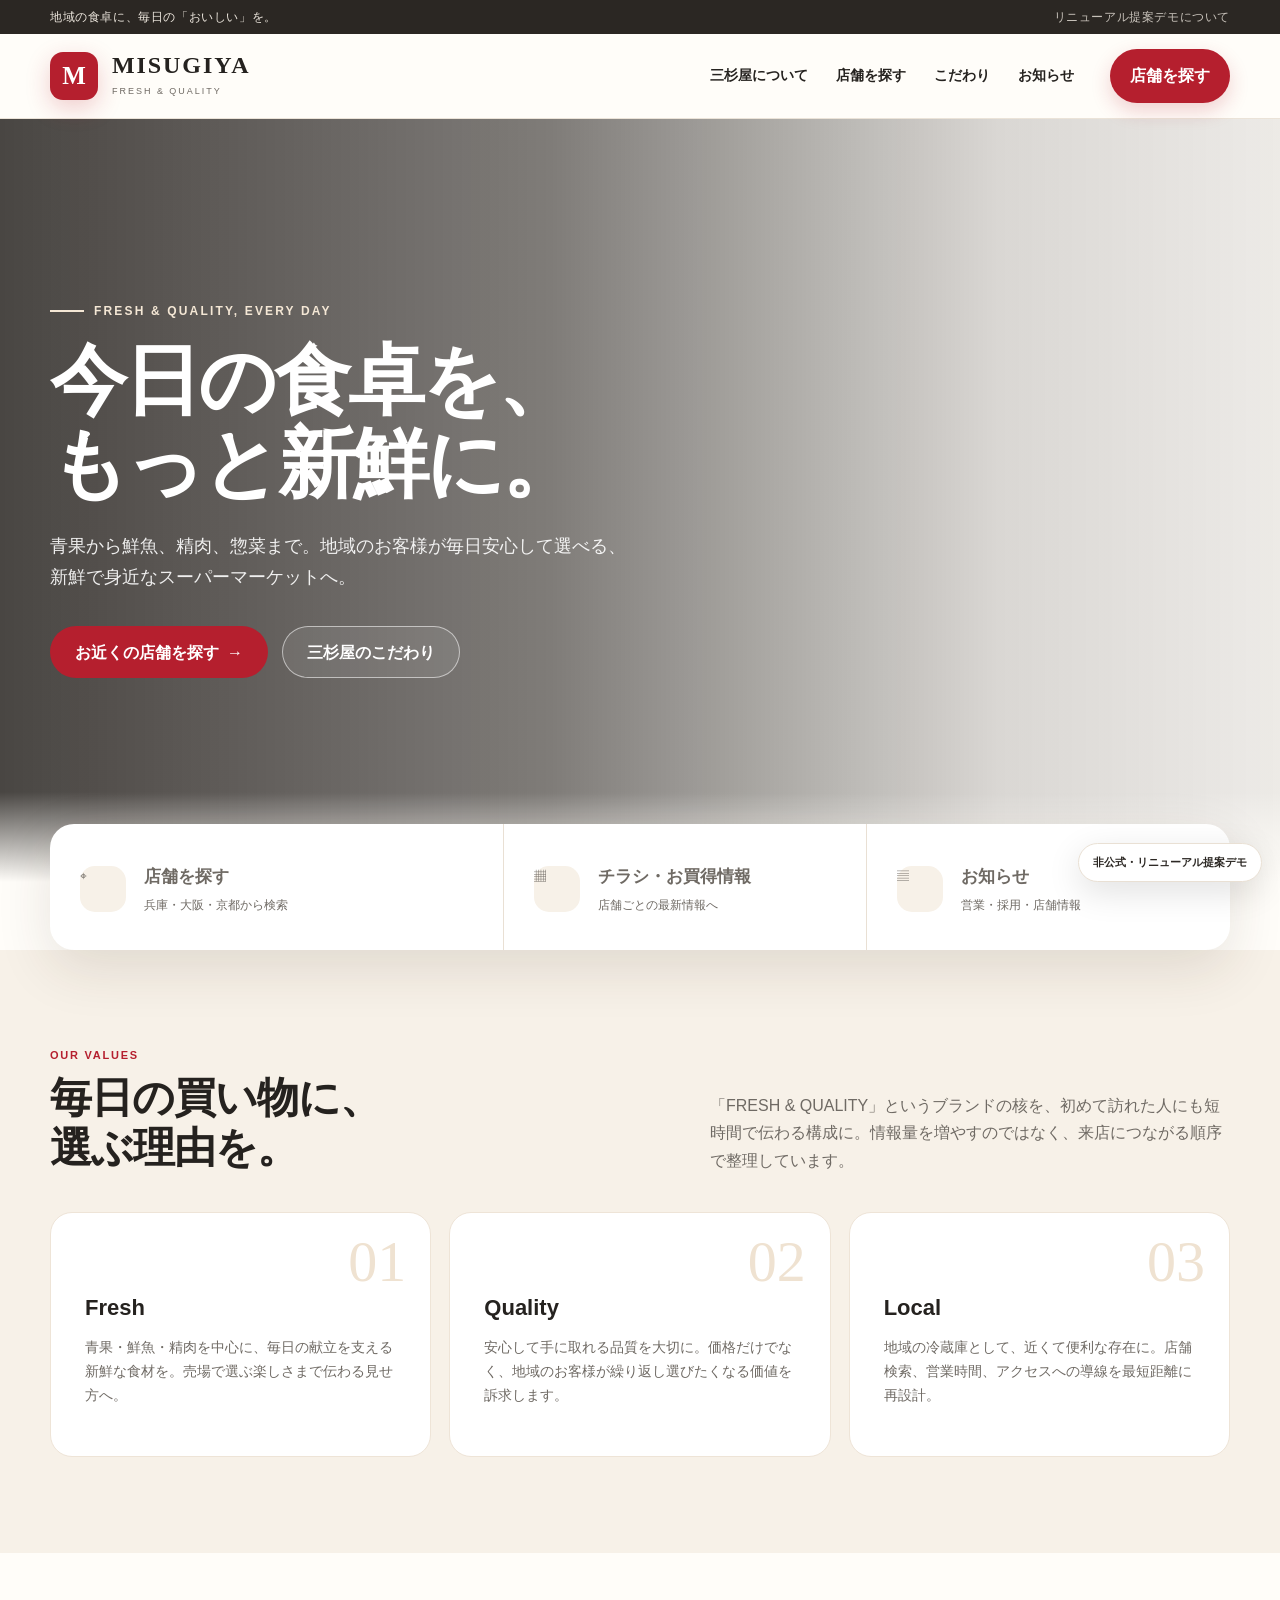
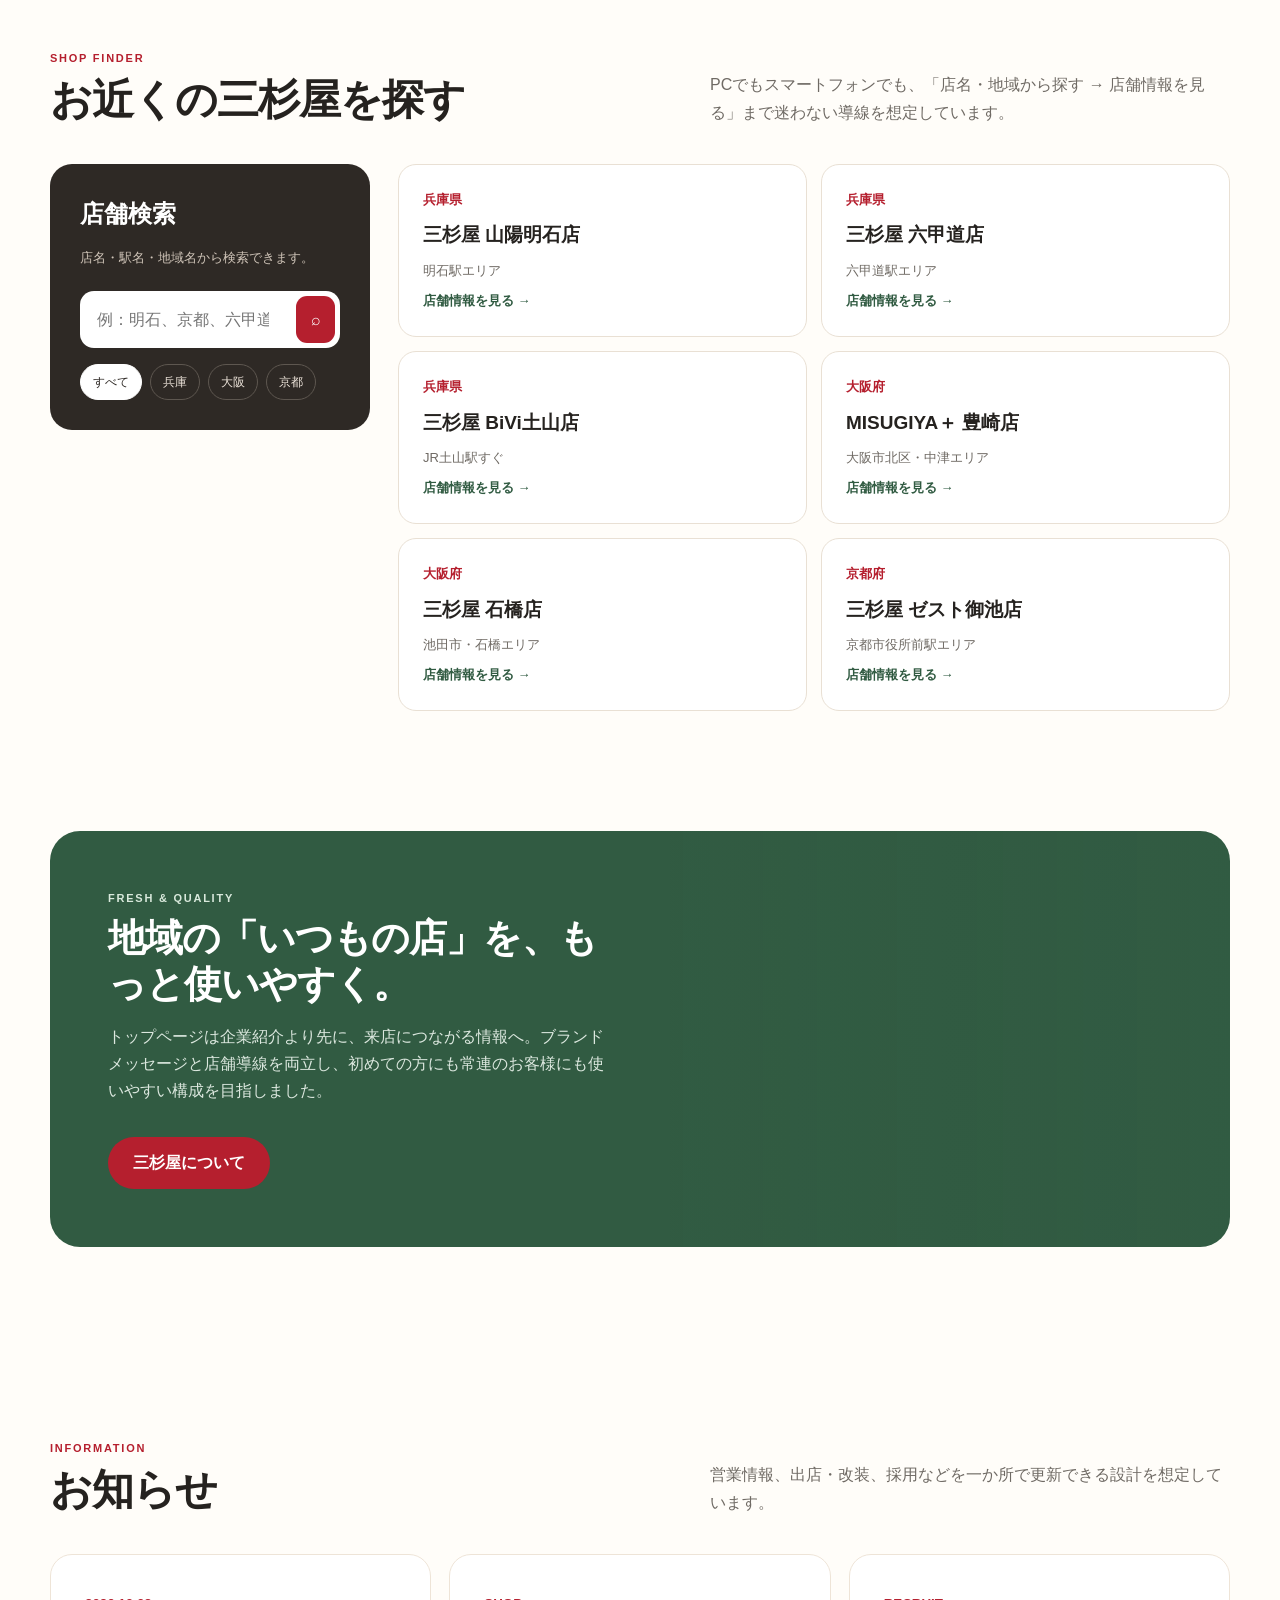
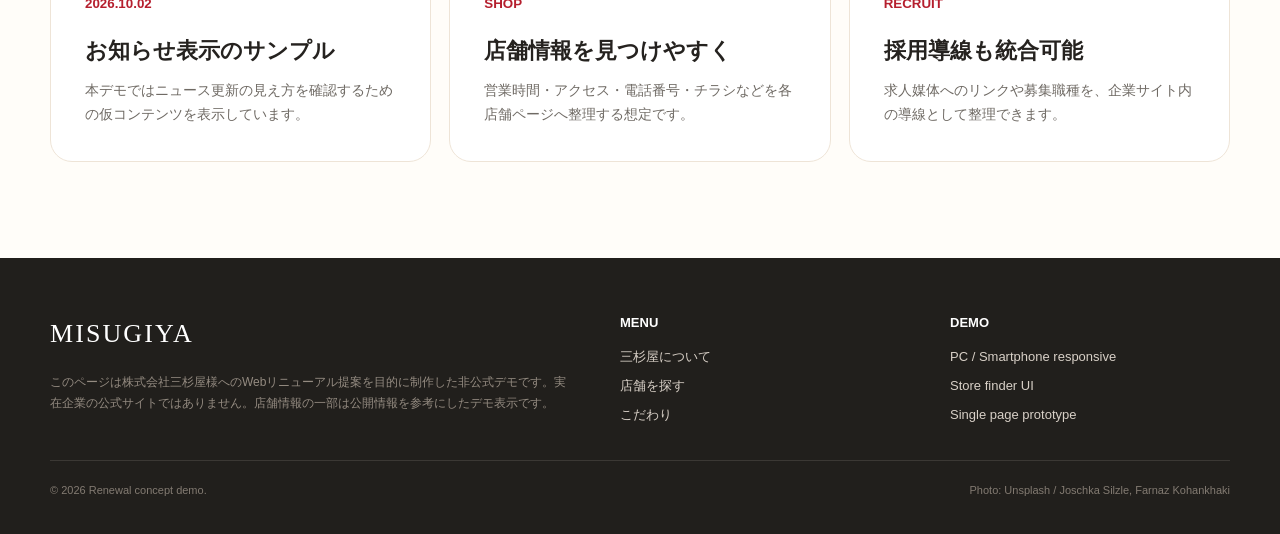
==== misugiya-redesign/index.html @ 07effbbf "Add MISUGIYA homepage redesign sales demo" ====
<!doctype html>
<html lang="ja">
<head>
  <meta charset="utf-8" />
  <meta name="viewport" content="width=device-width, initial-scale=1" />
  <meta name="description" content="株式会社三杉屋様向け Webサイトリニューアル提案デモ。PC閲覧を主軸に、店舗検索・ブランド訴求・来店導線を再設計した非公式コンセプトです。" />
  <title>MISUGIYA | Webリニューアル提案デモ</title>
  <style>
    :root{
      --red:#b51f2e;
      --red-dark:#8f1421;
      --ink:#25221f;
      --muted:#6f6a64;
      --paper:#fffdf9;
      --warm:#f7f1e8;
      --line:#e9e0d4;
      --green:#315b42;
      --white:#fff;
      --shadow:0 18px 55px rgba(61,43,24,.12);
      --radius:22px;
      --max:1180px;
    }
    *{box-sizing:border-box}
    html{scroll-behavior:smooth}
    body{
      margin:0;
      color:var(--ink);
      background:var(--paper);
      font-family:-apple-system,BlinkMacSystemFont,"Segoe UI","Hiragino Kaku Gothic ProN","Yu Gothic",Meiryo,sans-serif;
      line-height:1.7;
    }
    a{color:inherit;text-decoration:none}
    button,input{font:inherit}
    img{max-width:100%;display:block}
    .container{width:min(var(--max),calc(100% - 48px));margin:0 auto}
    .utility{
      background:#2b2723;color:#eee8df;font-size:12px;letter-spacing:.05em;
    }
    .utility .container{
      height:34px;display:flex;align-items:center;justify-content:space-between;
    }
    .utility a{opacity:.8}.utility a:hover{opacity:1}
    header{
      position:sticky;top:0;z-index:40;background:rgba(255,253,249,.94);
      backdrop-filter:blur(12px);border-bottom:1px solid rgba(233,224,212,.9);
    }
    .nav{
      height:84px;display:flex;align-items:center;gap:36px;
    }
    .brand{
      display:flex;align-items:center;gap:14px;margin-right:auto;
    }
    .brand-mark{
      width:48px;height:48px;border-radius:13px;background:var(--red);
      display:grid;place-items:center;color:#fff;font-family:Georgia,serif;font-weight:700;font-size:25px;
      box-shadow:0 8px 24px rgba(181,31,46,.22);
    }
    .brand-type strong{
      display:block;font-family:Georgia,"Times New Roman",serif;font-size:24px;letter-spacing:.08em;line-height:1;
    }
    .brand-type span{display:block;font-size:9px;letter-spacing:.22em;margin-top:7px;color:var(--muted)}
    nav{display:flex;align-items:center;gap:28px;font-weight:700;font-size:14px}
    nav a{position:relative}
    nav a:after{
      content:"";position:absolute;left:0;bottom:-7px;width:0;height:2px;background:var(--red);transition:.2s;
    }
    nav a:hover:after{width:100%}
    .nav-cta{
      border:0;background:var(--red);color:#fff;padding:13px 20px;border-radius:999px;font-weight:800;
      cursor:pointer;box-shadow:0 8px 20px rgba(181,31,46,.2);transition:.2s;
    }
    .nav-cta:hover{transform:translateY(-1px);background:var(--red-dark)}
    .hero{
      min-height:610px;position:relative;display:grid;align-items:center;overflow:hidden;
      background:
        linear-gradient(90deg,rgba(22,18,15,.78) 0%,rgba(22,18,15,.55) 43%,rgba(22,18,15,.16) 78%,rgba(22,18,15,.08) 100%),
        url("https://images.unsplash.com/photo-1782851290306-d8df0b7ad0f8?auto=format&fit=crop&fm=jpg&q=84&w=2200") center/cover no-repeat;
    }
    .hero:after{
      content:"";position:absolute;inset:auto 0 0;height:90px;
      background:linear-gradient(transparent,var(--paper));
    }
    .hero-inner{position:relative;z-index:1;color:#fff;padding:78px 0 108px}
    .eyebrow{
      display:inline-flex;align-items:center;gap:10px;font-size:12px;font-weight:800;letter-spacing:.18em;
      text-transform:uppercase;margin-bottom:20px;color:#f4e7d5;
    }
    .eyebrow:before{content:"";width:34px;height:2px;background:#f4e7d5}
    h1{
      margin:0;max-width:740px;font-size:clamp(48px,6vw,78px);line-height:1.08;letter-spacing:-.04em;
      font-family:Georgia,"Yu Mincho","Hiragino Mincho ProN",serif;font-weight:700;
    }
    .hero-copy{font-size:18px;max-width:580px;margin:24px 0 34px;color:rgba(255,255,255,.9)}
    .hero-actions{display:flex;gap:14px;flex-wrap:wrap}
    .btn{
      display:inline-flex;align-items:center;justify-content:center;gap:8px;min-height:52px;padding:0 24px;
      border-radius:999px;font-weight:800;border:1px solid transparent;cursor:pointer;transition:.2s;
    }
    .btn-primary{background:var(--red);color:#fff}
    .btn-primary:hover{background:#c82b3b;transform:translateY(-1px)}
    .btn-ghost{border-color:rgba(255,255,255,.55);color:#fff;background:rgba(255,255,255,.08)}
    .btn-ghost:hover{background:rgba(255,255,255,.16)}
    .quick{
      position:relative;z-index:4;margin-top:-58px;
    }
    .quick-grid{
      background:#fff;border-radius:24px;box-shadow:var(--shadow);
      display:grid;grid-template-columns:1.25fr 1fr 1fr;overflow:hidden;
    }
    .quick-card{
      min-height:126px;padding:27px 30px;display:flex;align-items:center;gap:18px;border-right:1px solid var(--line);
      transition:.2s;cursor:pointer;
    }
    .quick-card:last-child{border-right:0}
    .quick-card:hover{background:#fff9f2}
    .quick-icon{
      flex:0 0 46px;width:46px;height:46px;border-radius:15px;background:var(--warm);display:grid;place-items:center;color:var(--red)
    }
    .quick-card strong{display:block;font-size:17px}
    .quick-card span{display:block;font-size:12px;color:var(--muted);margin-top:3px}
    section{padding:96px 0}
    .section-head{
      display:flex;align-items:end;justify-content:space-between;gap:30px;margin-bottom:38px;
    }
    .section-kicker{font-size:11px;font-weight:900;letter-spacing:.16em;color:var(--red);text-transform:uppercase}
    h2{
      margin:8px 0 0;font-family:Georgia,"Yu Mincho","Hiragino Mincho ProN",serif;font-size:42px;line-height:1.2;letter-spacing:-.025em;
    }
    .section-head p{max-width:520px;color:var(--muted);margin:0}
    .values{background:var(--warm)}
    .value-grid{display:grid;grid-template-columns:repeat(3,1fr);gap:18px}
    .value{
      background:#fff;border-radius:var(--radius);padding:34px;border:1px solid #eee4d7;min-height:245px;
      position:relative;overflow:hidden;transition:.25s;
    }
    .value:hover{transform:translateY(-4px);box-shadow:0 15px 40px rgba(80,57,32,.09)}
    .value-num{font-family:Georgia,serif;font-size:58px;color:#efe2d1;line-height:1;position:absolute;right:24px;top:20px}
    .value h3{font-size:22px;margin:42px 0 10px}
    .value p{margin:0;color:var(--muted);font-size:14px}
    .store-shell{
      display:grid;grid-template-columns:320px 1fr;gap:28px;align-items:start;
    }
    .store-panel{
      background:#2e2925;color:#fff;border-radius:var(--radius);padding:30px;position:sticky;top:120px;
    }
    .store-panel h3{font-size:24px;margin:0 0 12px}
    .store-panel p{font-size:13px;color:#cfc4b8;margin:0 0 22px}
    .search{
      display:flex;background:#fff;border-radius:14px;overflow:hidden;padding:5px;
    }
    .search input{border:0;outline:0;min-width:0;width:100%;padding:10px 12px}
    .search button{width:44px;border:0;border-radius:11px;background:var(--red);color:#fff;cursor:pointer}
    .filters{display:flex;gap:8px;flex-wrap:wrap;margin-top:16px}
    .filter{
      background:transparent;border:1px solid #5e5750;color:#eee5db;border-radius:999px;padding:7px 12px;font-size:12px;cursor:pointer;
    }
    .filter.active,.filter:hover{background:#fff;color:#2e2925;border-color:#fff}
    .store-list{display:grid;grid-template-columns:1fr 1fr;gap:14px}
    .store{
      border:1px solid var(--line);background:#fff;border-radius:18px;padding:24px;display:flex;flex-direction:column;gap:8px;min-height:164px;
      transition:.2s;
    }
    .store:hover{transform:translateY(-2px);box-shadow:0 12px 34px rgba(54,42,31,.08);border-color:#dacbbb}
    .store small{font-weight:800;color:var(--red)}
    .store strong{font-size:19px}
    .store span{font-size:13px;color:var(--muted)}
    .store a{margin-top:auto;font-weight:800;font-size:13px;color:var(--green)}
    .message{
      border-radius:30px;overflow:hidden;background:var(--green);color:#fff;display:grid;grid-template-columns:1.05fr .95fr;min-height:370px;
    }
    .message-copy{padding:58px}
    .message-copy .section-kicker{color:#d9e9dc}
    .message-copy h2{font-size:38px}
    .message-copy p{color:#dce8df;max-width:560px}
    .message-visual{
      min-height:370px;
      background:
        linear-gradient(90deg,rgba(49,91,66,.16),rgba(49,91,66,.08)),
        url("https://images.unsplash.com/photo-1774312081005-cab8b6fa0c9b?auto=format&fit=crop&fm=jpg&q=82&w=1600") center/cover no-repeat;
    }
    footer{background:#211f1c;color:#d8d0c7;padding:54px 0 34px}
    .footer-grid{display:grid;grid-template-columns:1.3fr .7fr .7fr;gap:50px}
    .footer-brand{font-family:Georgia,serif;font-size:26px;color:#fff;letter-spacing:.08em}
    .footer-note{font-size:12px;color:#948b81;max-width:560px;margin-top:16px}
    .footer-title{color:#fff;font-weight:800;font-size:13px;margin-bottom:12px}
    .footer-links{display:grid;gap:7px;font-size:13px}
    .copyright{border-top:1px solid #3b3834;margin-top:34px;padding-top:20px;font-size:11px;color:#837b72;display:flex;justify-content:space-between;gap:20px}
    .demo-badge{
      position:fixed;right:18px;bottom:18px;z-index:50;background:#fff;color:#2c2824;border:1px solid var(--line);
      box-shadow:0 10px 34px rgba(0,0,0,.12);border-radius:999px;padding:9px 14px;font-size:11px;font-weight:800;
    }
    .toast{
      position:fixed;left:50%;bottom:26px;z-index:60;transform:translate(-50%,20px);opacity:0;pointer-events:none;
      background:#1f1e1b;color:#fff;border-radius:12px;padding:12px 18px;font-size:13px;transition:.25s;
    }
    .toast.show{opacity:1;transform:translate(-50%,0)}
    @media(max-width:900px){
      nav{display:none}
      .hero{min-height:560px}
      .quick-grid{grid-template-columns:1fr}
      .quick-card{border-right:0;border-bottom:1px solid var(--line)}
      .quick-card:last-child{border-bottom:0}
      .value-grid{grid-template-columns:1fr}
      .store-shell{grid-template-columns:1fr}
      .store-panel{position:static}
      .message{grid-template-columns:1fr}
      .message-visual{min-height:280px}
      .footer-grid{grid-template-columns:1fr}
    }
    @media(max-width:620px){
      .container{width:min(var(--max),calc(100% - 28px))}
      .utility{display:none}
      .nav{height:72px}
      .brand-type strong{font-size:19px}
      .brand-mark{width:42px;height:42px}
      .nav-cta{padding:11px 14px;font-size:12px}
      h1{font-size:46px}
      .hero-copy{font-size:15px}
      section{padding:72px 0}
      h2{font-size:34px}
      .section-head{display:block}
      .section-head p{margin-top:14px}
      .store-list{grid-template-columns:1fr}
      .message-copy{padding:38px 28px}
      .copyright{display:block}
    }
  </style>
</head>
<body>
  <div class="utility">
    <div class="container">
      <span>地域の食卓に、毎日の「おいしい」を。</span>
      <a href="#demo-note">リニューアル提案デモについて</a>
    </div>
  </div>

  <header>
    <div class="container nav">
      <a class="brand" href="#top" aria-label="MISUGIYA トップへ">
        <span class="brand-mark">M</span>
        <span class="brand-type"><strong>MISUGIYA</strong><span>FRESH &amp; QUALITY</span></span>
      </a>
      <nav aria-label="メインナビゲーション">
        <a href="#about">三杉屋について</a>
        <a href="#stores">店舗を探す</a>
        <a href="#quality">こだわり</a>
        <a href="#news">お知らせ</a>
      </nav>
      <button class="nav-cta" data-demo>店舗を探す</button>
    </div>
  </header>

  <main id="top">
    <section class="hero" aria-label="メインビジュアル">
      <div class="container hero-inner">
        <div class="eyebrow">Fresh &amp; Quality, Every Day</div>
        <h1>今日の食卓を、<br>もっと新鮮に。</h1>
        <p class="hero-copy">青果から鮮魚、精肉、惣菜まで。地域のお客様が毎日安心して選べる、新鮮で身近なスーパーマーケットへ。</p>
        <div class="hero-actions">
          <a class="btn btn-primary" href="#stores">お近くの店舗を探す <span>→</span></a>
          <a class="btn btn-ghost" href="#quality">三杉屋のこだわり</a>
        </div>
      </div>
    </section>

    <div class="quick">
      <div class="container quick-grid">
        <a class="quick-card" href="#stores">
          <span class="quick-icon" aria-hidden="true">⌖</span>
          <span><strong>店舗を探す</strong><span>兵庫・大阪・京都から検索</span></span>
        </a>
        <button class="quick-card" data-demo style="border-top:0;border-bottom:0;border-left:0;background:transparent;text-align:left">
          <span class="quick-icon" aria-hidden="true">▦</span>
          <span><strong>チラシ・お買得情報</strong><span>店舗ごとの最新情報へ</span></span>
        </button>
        <button class="quick-card" data-demo style="border:0;background:transparent;text-align:left">
          <span class="quick-icon" aria-hidden="true">▤</span>
          <span><strong>お知らせ</strong><span>営業・採用・店舗情報</span></span>
        </button>
      </div>
    </div>

    <section id="quality" class="values">
      <div class="container">
        <div class="section-head">
          <div>
            <div class="section-kicker">Our Values</div>
            <h2>毎日の買い物に、<br>選ぶ理由を。</h2>
          </div>
          <p>「FRESH &amp; QUALITY」というブランドの核を、初めて訪れた人にも短時間で伝わる構成に。情報量を増やすのではなく、来店につながる順序で整理しています。</p>
        </div>
        <div class="value-grid">
          <article class="value"><span class="value-num">01</span><h3>Fresh</h3><p>青果・鮮魚・精肉を中心に、毎日の献立を支える新鮮な食材を。売場で選ぶ楽しさまで伝わる見せ方へ。</p></article>
          <article class="value"><span class="value-num">02</span><h3>Quality</h3><p>安心して手に取れる品質を大切に。価格だけでなく、地域のお客様が繰り返し選びたくなる価値を訴求します。</p></article>
          <article class="value"><span class="value-num">03</span><h3>Local</h3><p>地域の冷蔵庫として、近くて便利な存在に。店舗検索、営業時間、アクセスへの導線を最短距離に再設計。</p></article>
        </div>
      </div>
    </section>

    <section id="stores">
      <div class="container">
        <div class="section-head">
          <div>
            <div class="section-kicker">Shop Finder</div>
            <h2>お近くの三杉屋を探す</h2>
          </div>
          <p>PCでもスマートフォンでも、「店名・地域から探す → 店舗情報を見る」まで迷わない導線を想定しています。</p>
        </div>

        <div class="store-shell">
          <aside class="store-panel">
            <h3>店舗検索</h3>
            <p>店名・駅名・地域名から検索できます。</p>
            <div class="search">
              <input id="storeSearch" type="search" placeholder="例：明石、京都、六甲道" aria-label="店舗検索" />
              <button id="searchBtn" aria-label="検索">⌕</button>
            </div>
            <div class="filters" aria-label="地域フィルター">
              <button class="filter active" data-region="all">すべて</button>
              <button class="filter" data-region="兵庫">兵庫</button>
              <button class="filter" data-region="大阪">大阪</button>
              <button class="filter" data-region="京都">京都</button>
            </div>
          </aside>

          <div class="store-list" id="storeList">
            <article class="store" data-region="兵庫" data-keywords="明石 山陽明石 兵庫"><small>兵庫県</small><strong>三杉屋 山陽明石店</strong><span>明石駅エリア</span><a href="#" data-demo>店舗情報を見る →</a></article>
            <article class="store" data-region="兵庫" data-keywords="六甲道 神戸 灘区 兵庫"><small>兵庫県</small><strong>三杉屋 六甲道店</strong><span>六甲道駅エリア</span><a href="#" data-demo>店舗情報を見る →</a></article>
            <article class="store" data-region="兵庫" data-keywords="土山 BiVi 加古郡 兵庫"><small>兵庫県</small><strong>三杉屋 BiVi土山店</strong><span>JR土山駅すぐ</span><a href="#" data-demo>店舗情報を見る →</a></article>
            <article class="store" data-region="大阪" data-keywords="豊崎 中津 大阪 MISUGIYA+"><small>大阪府</small><strong>MISUGIYA＋ 豊崎店</strong><span>大阪市北区・中津エリア</span><a href="#" data-demo>店舗情報を見る →</a></article>
            <article class="store" data-region="大阪" data-keywords="石橋 池田 大阪"><small>大阪府</small><strong>三杉屋 石橋店</strong><span>池田市・石橋エリア</span><a href="#" data-demo>店舗情報を見る →</a></article>
            <article class="store" data-region="京都" data-keywords="ゼスト御池 京都 市役所前"><small>京都府</small><strong>三杉屋 ゼスト御池店</strong><span>京都市役所前駅エリア</span><a href="#" data-demo>店舗情報を見る →</a></article>
          </div>
        </div>
      </div>
    </section>

    <section id="about" style="padding-top:24px">
      <div class="container message">
        <div class="message-copy">
          <div class="section-kicker">Fresh &amp; Quality</div>
          <h2>地域の「いつもの店」を、もっと使いやすく。</h2>
          <p>トップページは企業紹介より先に、来店につながる情報へ。ブランドメッセージと店舗導線を両立し、初めての方にも常連のお客様にも使いやすい構成を目指しました。</p>
          <button class="btn btn-primary" data-demo style="margin-top:16px">三杉屋について</button>
        </div>
        <div class="message-visual" role="img" aria-label="色とりどりの青果売場"></div>
      </div>
    </section>

    <section id="news">
      <div class="container">
        <div class="section-head">
          <div>
            <div class="section-kicker">Information</div>
            <h2>お知らせ</h2>
          </div>
          <p>営業情報、出店・改装、採用などを一か所で更新できる設計を想定しています。</p>
        </div>
        <div class="value-grid">
          <article class="value" style="min-height:190px"><small style="color:var(--red);font-weight:800">2026.10.02</small><h3 style="margin-top:16px">お知らせ表示のサンプル</h3><p>本デモではニュース更新の見え方を確認するための仮コンテンツを表示しています。</p></article>
          <article class="value" style="min-height:190px"><small style="color:var(--red);font-weight:800">SHOP</small><h3 style="margin-top:16px">店舗情報を見つけやすく</h3><p>営業時間・アクセス・電話番号・チラシなどを各店舗ページへ整理する想定です。</p></article>
          <article class="value" style="min-height:190px"><small style="color:var(--red);font-weight:800">RECRUIT</small><h3 style="margin-top:16px">採用導線も統合可能</h3><p>求人媒体へのリンクや募集職種を、企業サイト内の導線として整理できます。</p></article>
        </div>
      </div>
    </section>
  </main>

  <footer id="demo-note">
    <div class="container">
      <div class="footer-grid">
        <div>
          <div class="footer-brand">MISUGIYA</div>
          <p class="footer-note">このページは株式会社三杉屋様へのWebリニューアル提案を目的に制作した非公式デモです。実在企業の公式サイトではありません。店舗情報の一部は公開情報を参考にしたデモ表示です。</p>
        </div>
        <div>
          <div class="footer-title">MENU</div>
          <div class="footer-links"><a href="#about">三杉屋について</a><a href="#stores">店舗を探す</a><a href="#quality">こだわり</a></div>
        </div>
        <div>
          <div class="footer-title">DEMO</div>
          <div class="footer-links"><span>PC / Smartphone responsive</span><span>Store finder UI</span><span>Single page prototype</span></div>
        </div>
      </div>
      <div class="copyright">
        <span>© 2026 Renewal concept demo.</span>
        <span>Photo: Unsplash / Joschka Silzle, Farnaz Kohankhaki</span>
      </div>
    </div>
  </footer>

  <div class="demo-badge">非公式・リニューアル提案デモ</div>
  <div class="toast" id="toast">デモページのため、この機能はサンプル表示です。</div>

  <script>
    (() => {
      const stores = [...document.querySelectorAll('.store')];
      const filters = [...document.querySelectorAll('.filter')];
      const input = document.getElementById('storeSearch');
      let region = 'all';

      function applyFilter(){
        const q = input.value.trim().toLowerCase();
        stores.forEach(card => {
          const regionMatch = region === 'all' || card.dataset.region === region;
          const textMatch = !q || card.dataset.keywords.toLowerCase().includes(q) || card.textContent.toLowerCase().includes(q);
          card.style.display = regionMatch && textMatch ? 'flex' : 'none';
        });
      }

      filters.forEach(btn => {
        btn.addEventListener('click', () => {
          region = btn.dataset.region;
          filters.forEach(b => b.classList.toggle('active', b === btn));
          applyFilter();
        });
      });
      document.getElementById('searchBtn').addEventListener('click', applyFilter);
      input.addEventListener('input', applyFilter);
      input.addEventListener('keydown', e => { if(e.key === 'Enter') applyFilter(); });

      const toast = document.getElementById('toast');
      let toastTimer;
      document.querySelectorAll('[data-demo]').forEach(el => {
        el.addEventListener('click', e => {
          if(el.tagName === 'A') e.preventDefault();
          clearTimeout(toastTimer);
          toast.classList.add('show');
          toastTimer = setTimeout(() => toast.classList.remove('show'), 2400);
        });
      });
    })();
  </script>
</body>
</html>
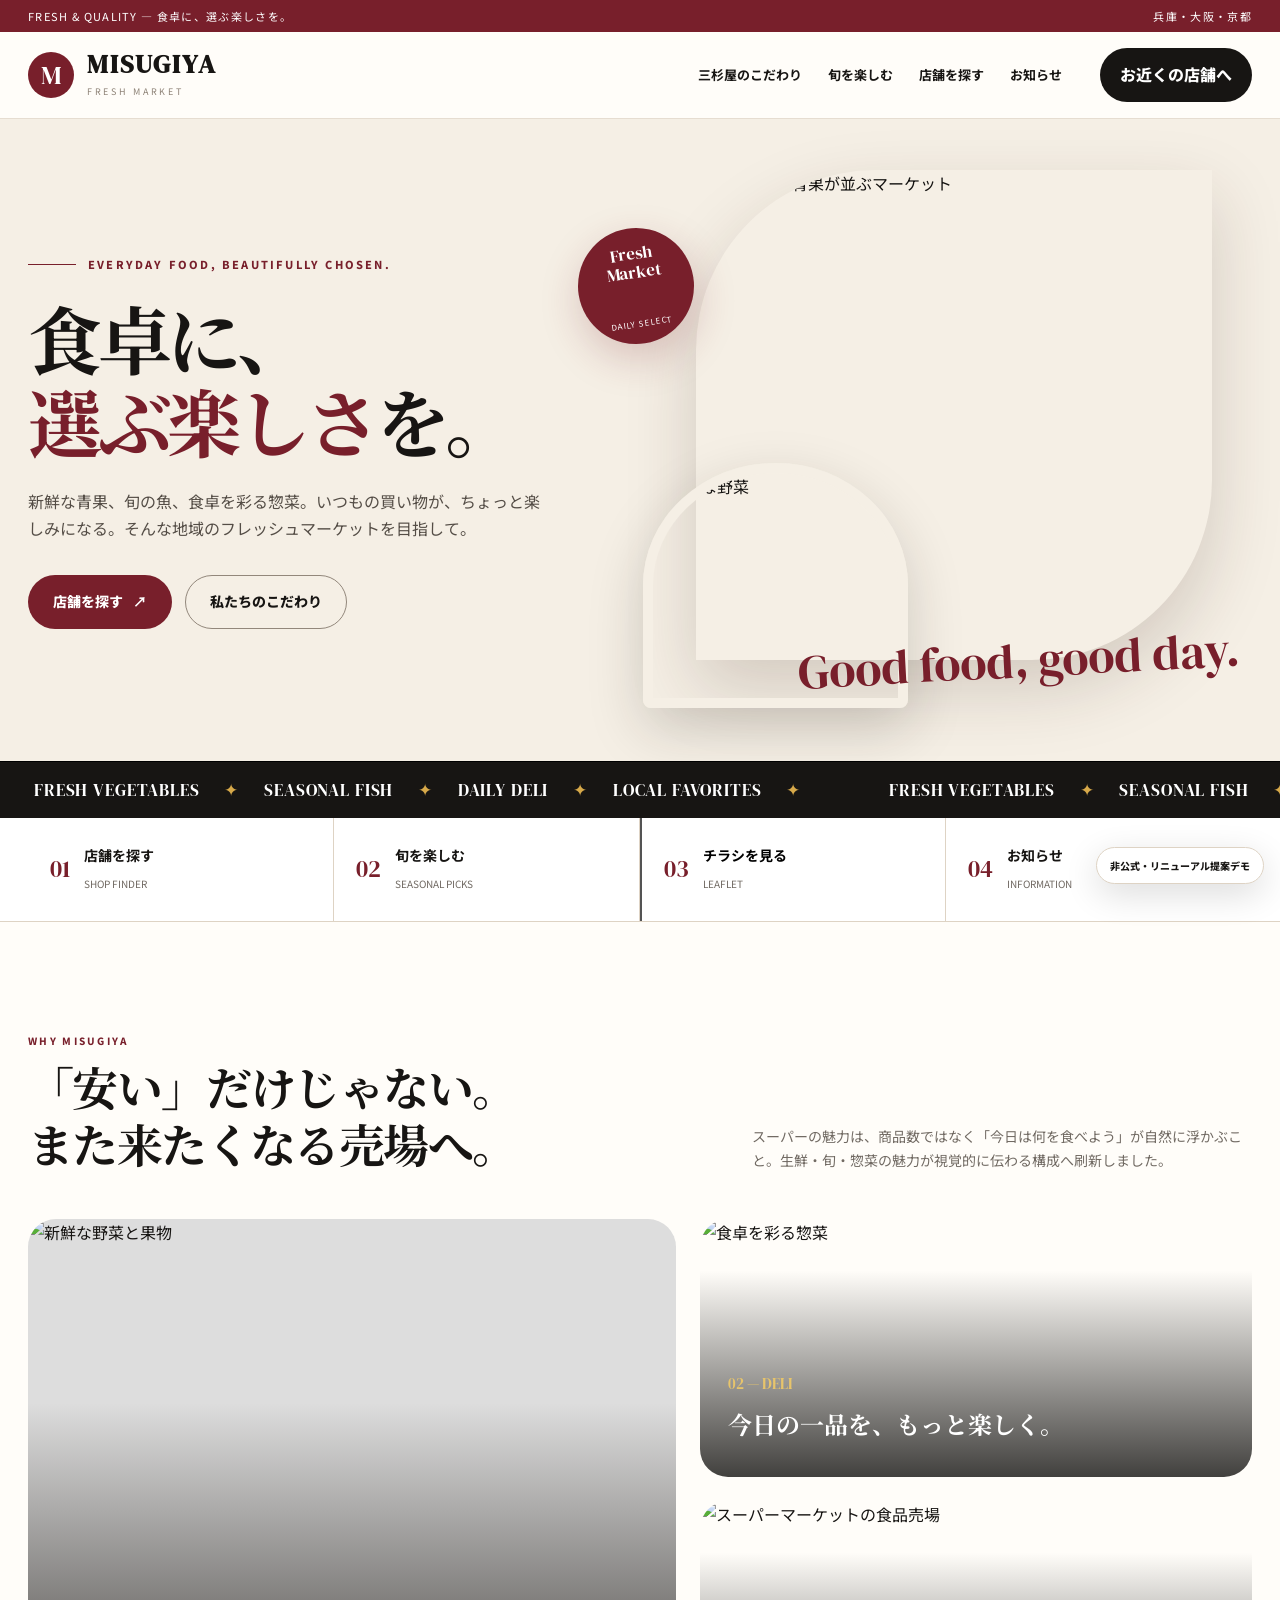
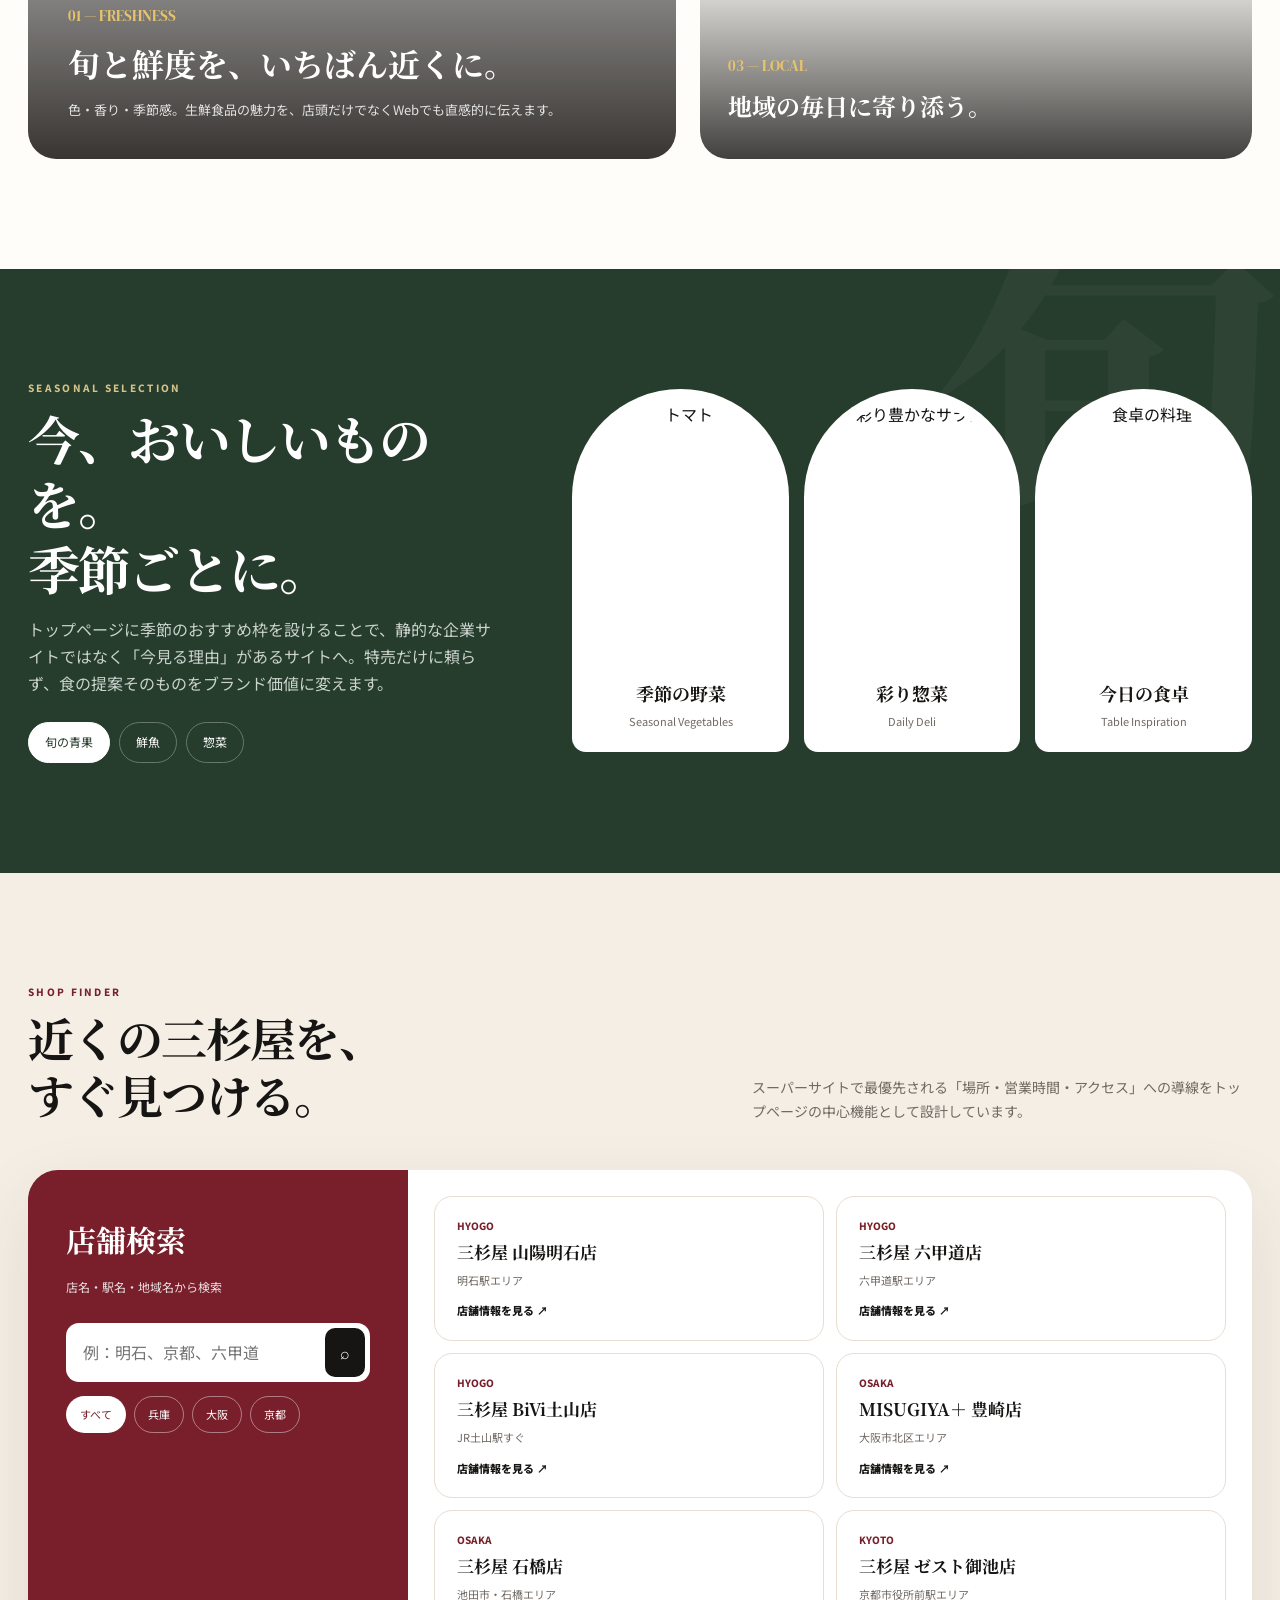
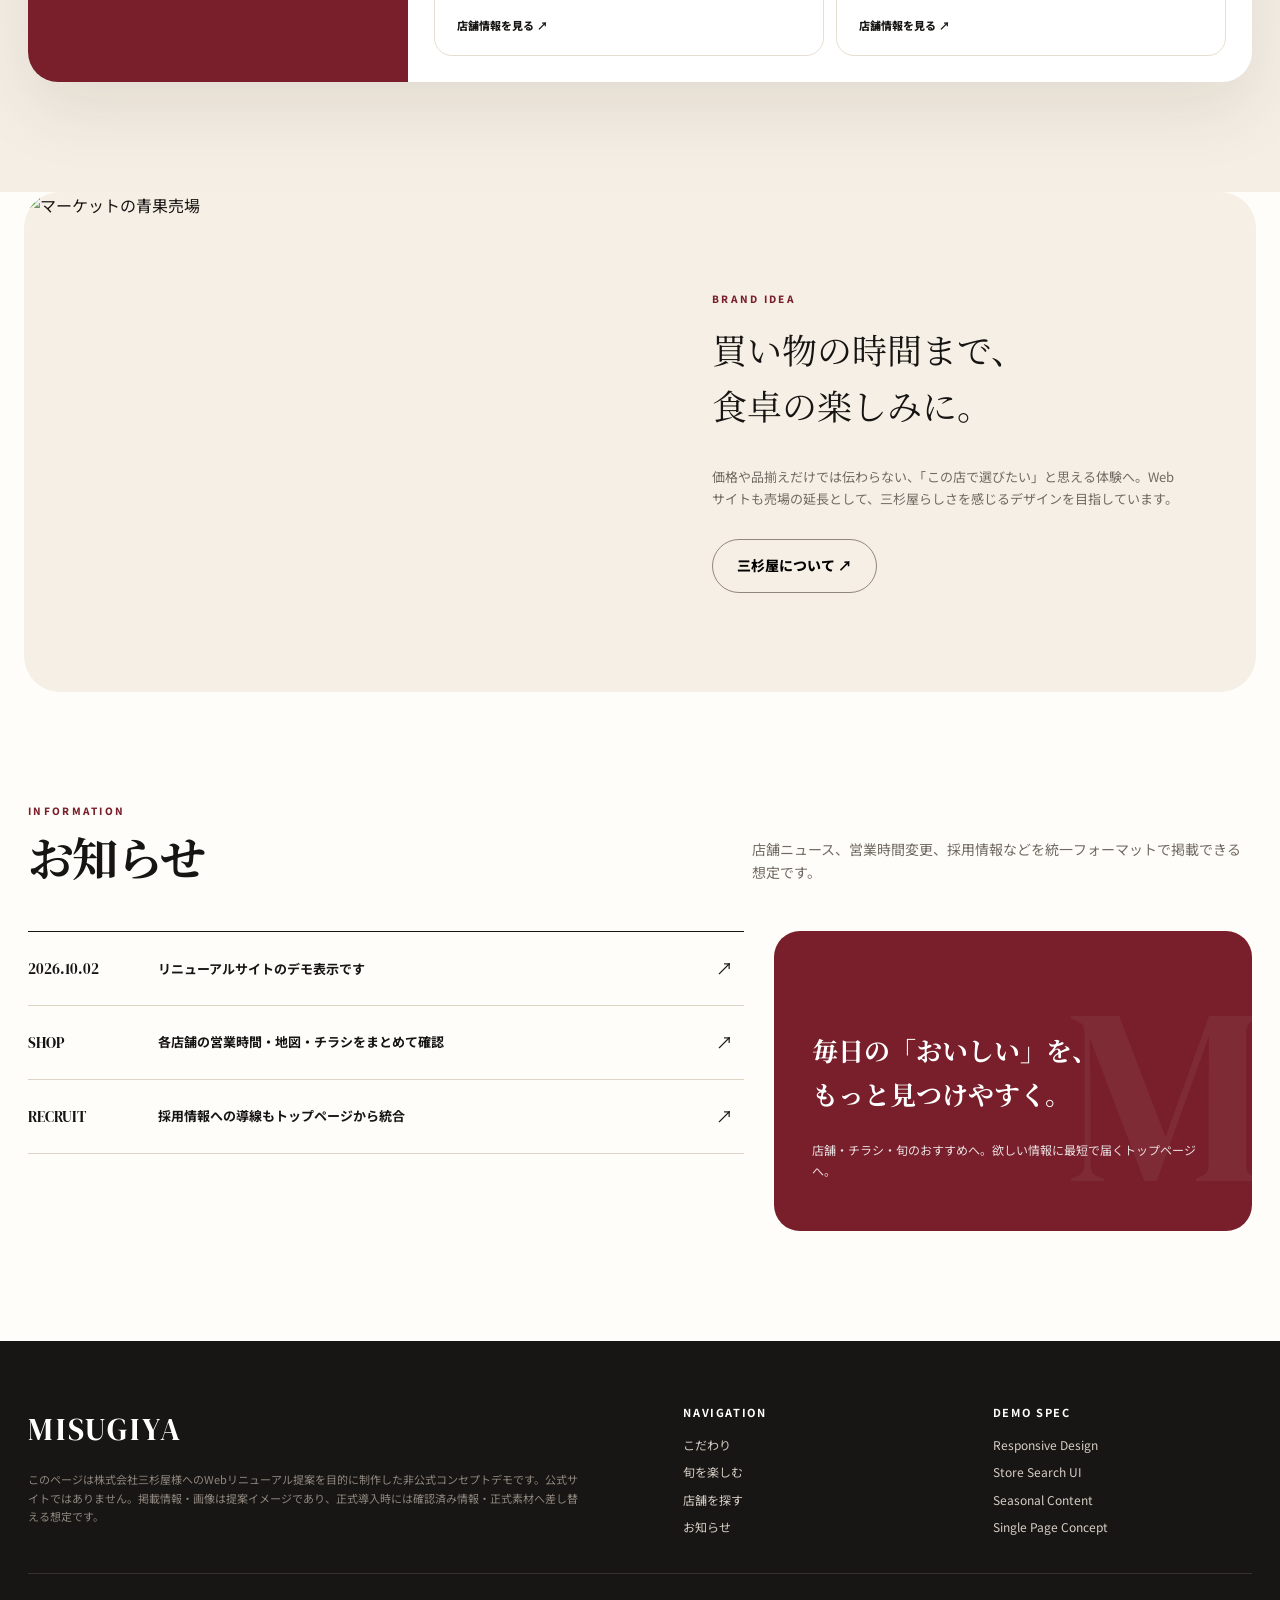
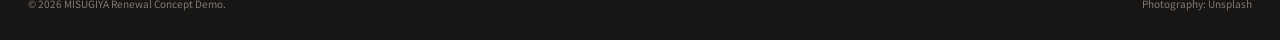
==== commit 3721f56f: "Redesign MISUGIYA sales demo with premium editorial UI" ====
--- a/misugiya-redesign/index.html
+++ b/misugiya-redesign/index.html
@@ -1,434 +1,434 @@
 <!doctype html>
 <html lang="ja">
 <head>
-  <meta charset="utf-8" />
-  <meta name="viewport" content="width=device-width, initial-scale=1" />
-  <meta name="description" content="株式会社三杉屋様向け Webサイトリニューアル提案デモ。PC閲覧を主軸に、店舗検索・ブランド訴求・来店導線を再設計した非公式コンセプトです。" />
-  <title>MISUGIYA | Webリニューアル提案デモ</title>
-  <style>
-    :root{
-      --red:#b51f2e;
-      --red-dark:#8f1421;
-      --ink:#25221f;
-      --muted:#6f6a64;
-      --paper:#fffdf9;
-      --warm:#f7f1e8;
-      --line:#e9e0d4;
-      --green:#315b42;
-      --white:#fff;
-      --shadow:0 18px 55px rgba(61,43,24,.12);
-      --radius:22px;
-      --max:1180px;
-    }
-    *{box-sizing:border-box}
-    html{scroll-behavior:smooth}
-    body{
-      margin:0;
-      color:var(--ink);
-      background:var(--paper);
-      font-family:-apple-system,BlinkMacSystemFont,"Segoe UI","Hiragino Kaku Gothic ProN","Yu Gothic",Meiryo,sans-serif;
-      line-height:1.7;
-    }
-    a{color:inherit;text-decoration:none}
-    button,input{font:inherit}
-    img{max-width:100%;display:block}
-    .container{width:min(var(--max),calc(100% - 48px));margin:0 auto}
-    .utility{
-      background:#2b2723;color:#eee8df;font-size:12px;letter-spacing:.05em;
-    }
-    .utility .container{
-      height:34px;display:flex;align-items:center;justify-content:space-between;
-    }
-    .utility a{opacity:.8}.utility a:hover{opacity:1}
-    header{
-      position:sticky;top:0;z-index:40;background:rgba(255,253,249,.94);
-      backdrop-filter:blur(12px);border-bottom:1px solid rgba(233,224,212,.9);
-    }
-    .nav{
-      height:84px;display:flex;align-items:center;gap:36px;
-    }
-    .brand{
-      display:flex;align-items:center;gap:14px;margin-right:auto;
-    }
-    .brand-mark{
-      width:48px;height:48px;border-radius:13px;background:var(--red);
-      display:grid;place-items:center;color:#fff;font-family:Georgia,serif;font-weight:700;font-size:25px;
-      box-shadow:0 8px 24px rgba(181,31,46,.22);
-    }
-    .brand-type strong{
-      display:block;font-family:Georgia,"Times New Roman",serif;font-size:24px;letter-spacing:.08em;line-height:1;
-    }
-    .brand-type span{display:block;font-size:9px;letter-spacing:.22em;margin-top:7px;color:var(--muted)}
-    nav{display:flex;align-items:center;gap:28px;font-weight:700;font-size:14px}
-    nav a{position:relative}
-    nav a:after{
-      content:"";position:absolute;left:0;bottom:-7px;width:0;height:2px;background:var(--red);transition:.2s;
-    }
-    nav a:hover:after{width:100%}
-    .nav-cta{
-      border:0;background:var(--red);color:#fff;padding:13px 20px;border-radius:999px;font-weight:800;
-      cursor:pointer;box-shadow:0 8px 20px rgba(181,31,46,.2);transition:.2s;
-    }
-    .nav-cta:hover{transform:translateY(-1px);background:var(--red-dark)}
-    .hero{
-      min-height:610px;position:relative;display:grid;align-items:center;overflow:hidden;
-      background:
-        linear-gradient(90deg,rgba(22,18,15,.78) 0%,rgba(22,18,15,.55) 43%,rgba(22,18,15,.16) 78%,rgba(22,18,15,.08) 100%),
-        url("https://images.unsplash.com/photo-1782851290306-d8df0b7ad0f8?auto=format&fit=crop&fm=jpg&q=84&w=2200") center/cover no-repeat;
-    }
-    .hero:after{
-      content:"";position:absolute;inset:auto 0 0;height:90px;
-      background:linear-gradient(transparent,var(--paper));
-    }
-    .hero-inner{position:relative;z-index:1;color:#fff;padding:78px 0 108px}
-    .eyebrow{
-      display:inline-flex;align-items:center;gap:10px;font-size:12px;font-weight:800;letter-spacing:.18em;
-      text-transform:uppercase;margin-bottom:20px;color:#f4e7d5;
-    }
-    .eyebrow:before{content:"";width:34px;height:2px;background:#f4e7d5}
-    h1{
-      margin:0;max-width:740px;font-size:clamp(48px,6vw,78px);line-height:1.08;letter-spacing:-.04em;
-      font-family:Georgia,"Yu Mincho","Hiragino Mincho ProN",serif;font-weight:700;
-    }
-    .hero-copy{font-size:18px;max-width:580px;margin:24px 0 34px;color:rgba(255,255,255,.9)}
-    .hero-actions{display:flex;gap:14px;flex-wrap:wrap}
-    .btn{
-      display:inline-flex;align-items:center;justify-content:center;gap:8px;min-height:52px;padding:0 24px;
-      border-radius:999px;font-weight:800;border:1px solid transparent;cursor:pointer;transition:.2s;
-    }
-    .btn-primary{background:var(--red);color:#fff}
-    .btn-primary:hover{background:#c82b3b;transform:translateY(-1px)}
-    .btn-ghost{border-color:rgba(255,255,255,.55);color:#fff;background:rgba(255,255,255,.08)}
-    .btn-ghost:hover{background:rgba(255,255,255,.16)}
-    .quick{
-      position:relative;z-index:4;margin-top:-58px;
-    }
-    .quick-grid{
-      background:#fff;border-radius:24px;box-shadow:var(--shadow);
-      display:grid;grid-template-columns:1.25fr 1fr 1fr;overflow:hidden;
-    }
-    .quick-card{
-      min-height:126px;padding:27px 30px;display:flex;align-items:center;gap:18px;border-right:1px solid var(--line);
-      transition:.2s;cursor:pointer;
-    }
-    .quick-card:last-child{border-right:0}
-    .quick-card:hover{background:#fff9f2}
-    .quick-icon{
-      flex:0 0 46px;width:46px;height:46px;border-radius:15px;background:var(--warm);display:grid;place-items:center;color:var(--red)
-    }
-    .quick-card strong{display:block;font-size:17px}
-    .quick-card span{display:block;font-size:12px;color:var(--muted);margin-top:3px}
-    section{padding:96px 0}
-    .section-head{
-      display:flex;align-items:end;justify-content:space-between;gap:30px;margin-bottom:38px;
-    }
-    .section-kicker{font-size:11px;font-weight:900;letter-spacing:.16em;color:var(--red);text-transform:uppercase}
-    h2{
-      margin:8px 0 0;font-family:Georgia,"Yu Mincho","Hiragino Mincho ProN",serif;font-size:42px;line-height:1.2;letter-spacing:-.025em;
-    }
-    .section-head p{max-width:520px;color:var(--muted);margin:0}
-    .values{background:var(--warm)}
-    .value-grid{display:grid;grid-template-columns:repeat(3,1fr);gap:18px}
-    .value{
-      background:#fff;border-radius:var(--radius);padding:34px;border:1px solid #eee4d7;min-height:245px;
-      position:relative;overflow:hidden;transition:.25s;
-    }
-    .value:hover{transform:translateY(-4px);box-shadow:0 15px 40px rgba(80,57,32,.09)}
-    .value-num{font-family:Georgia,serif;font-size:58px;color:#efe2d1;line-height:1;position:absolute;right:24px;top:20px}
-    .value h3{font-size:22px;margin:42px 0 10px}
-    .value p{margin:0;color:var(--muted);font-size:14px}
-    .store-shell{
-      display:grid;grid-template-columns:320px 1fr;gap:28px;align-items:start;
-    }
-    .store-panel{
-      background:#2e2925;color:#fff;border-radius:var(--radius);padding:30px;position:sticky;top:120px;
-    }
-    .store-panel h3{font-size:24px;margin:0 0 12px}
-    .store-panel p{font-size:13px;color:#cfc4b8;margin:0 0 22px}
-    .search{
-      display:flex;background:#fff;border-radius:14px;overflow:hidden;padding:5px;
-    }
-    .search input{border:0;outline:0;min-width:0;width:100%;padding:10px 12px}
-    .search button{width:44px;border:0;border-radius:11px;background:var(--red);color:#fff;cursor:pointer}
-    .filters{display:flex;gap:8px;flex-wrap:wrap;margin-top:16px}
-    .filter{
-      background:transparent;border:1px solid #5e5750;color:#eee5db;border-radius:999px;padding:7px 12px;font-size:12px;cursor:pointer;
-    }
-    .filter.active,.filter:hover{background:#fff;color:#2e2925;border-color:#fff}
-    .store-list{display:grid;grid-template-columns:1fr 1fr;gap:14px}
-    .store{
-      border:1px solid var(--line);background:#fff;border-radius:18px;padding:24px;display:flex;flex-direction:column;gap:8px;min-height:164px;
-      transition:.2s;
-    }
-    .store:hover{transform:translateY(-2px);box-shadow:0 12px 34px rgba(54,42,31,.08);border-color:#dacbbb}
-    .store small{font-weight:800;color:var(--red)}
-    .store strong{font-size:19px}
-    .store span{font-size:13px;color:var(--muted)}
-    .store a{margin-top:auto;font-weight:800;font-size:13px;color:var(--green)}
-    .message{
-      border-radius:30px;overflow:hidden;background:var(--green);color:#fff;display:grid;grid-template-columns:1.05fr .95fr;min-height:370px;
-    }
-    .message-copy{padding:58px}
-    .message-copy .section-kicker{color:#d9e9dc}
-    .message-copy h2{font-size:38px}
-    .message-copy p{color:#dce8df;max-width:560px}
-    .message-visual{
-      min-height:370px;
-      background:
-        linear-gradient(90deg,rgba(49,91,66,.16),rgba(49,91,66,.08)),
-        url("https://images.unsplash.com/photo-1774312081005-cab8b6fa0c9b?auto=format&fit=crop&fm=jpg&q=82&w=1600") center/cover no-repeat;
-    }
-    footer{background:#211f1c;color:#d8d0c7;padding:54px 0 34px}
-    .footer-grid{display:grid;grid-template-columns:1.3fr .7fr .7fr;gap:50px}
-    .footer-brand{font-family:Georgia,serif;font-size:26px;color:#fff;letter-spacing:.08em}
-    .footer-note{font-size:12px;color:#948b81;max-width:560px;margin-top:16px}
-    .footer-title{color:#fff;font-weight:800;font-size:13px;margin-bottom:12px}
-    .footer-links{display:grid;gap:7px;font-size:13px}
-    .copyright{border-top:1px solid #3b3834;margin-top:34px;padding-top:20px;font-size:11px;color:#837b72;display:flex;justify-content:space-between;gap:20px}
-    .demo-badge{
-      position:fixed;right:18px;bottom:18px;z-index:50;background:#fff;color:#2c2824;border:1px solid var(--line);
-      box-shadow:0 10px 34px rgba(0,0,0,.12);border-radius:999px;padding:9px 14px;font-size:11px;font-weight:800;
-    }
-    .toast{
-      position:fixed;left:50%;bottom:26px;z-index:60;transform:translate(-50%,20px);opacity:0;pointer-events:none;
-      background:#1f1e1b;color:#fff;border-radius:12px;padding:12px 18px;font-size:13px;transition:.25s;
-    }
-    .toast.show{opacity:1;transform:translate(-50%,0)}
-    @media(max-width:900px){
-      nav{display:none}
-      .hero{min-height:560px}
-      .quick-grid{grid-template-columns:1fr}
-      .quick-card{border-right:0;border-bottom:1px solid var(--line)}
-      .quick-card:last-child{border-bottom:0}
-      .value-grid{grid-template-columns:1fr}
-      .store-shell{grid-template-columns:1fr}
-      .store-panel{position:static}
-      .message{grid-template-columns:1fr}
-      .message-visual{min-height:280px}
-      .footer-grid{grid-template-columns:1fr}
-    }
-    @media(max-width:620px){
-      .container{width:min(var(--max),calc(100% - 28px))}
-      .utility{display:none}
-      .nav{height:72px}
-      .brand-type strong{font-size:19px}
-      .brand-mark{width:42px;height:42px}
-      .nav-cta{padding:11px 14px;font-size:12px}
-      h1{font-size:46px}
-      .hero-copy{font-size:15px}
-      section{padding:72px 0}
-      h2{font-size:34px}
-      .section-head{display:block}
-      .section-head p{margin-top:14px}
-      .store-list{grid-template-columns:1fr}
-      .message-copy{padding:38px 28px}
-      .copyright{display:block}
-    }
-  </style>
+<meta charset="utf-8">
+<meta name="viewport" content="width=device-width,initial-scale=1">
+<meta name="description" content="株式会社三杉屋様向け Webサイトリニューアル提案デモ。食の魅力と店舗への導線を再設計した非公式コンセプトです。">
+<title>MISUGIYA | Renewal Concept</title>
+<link rel="preconnect" href="https://fonts.googleapis.com">
+<link rel="preconnect" href="https://fonts.gstatic.com" crossorigin>
+<link href="https://fonts.googleapis.com/css2?family=DM+Serif+Display&family=Noto+Sans+JP:wght@400;500;600;700;800&family=Noto+Serif+JP:wght@500;600;700&display=swap" rel="stylesheet">
+<style>
+:root{
+  --wine:#781f2b;
+  --wine2:#a52d3d;
+  --cream:#f5efe5;
+  --paper:#fffdf9;
+  --ink:#171513;
+  --soft:#716a63;
+  --line:#ded3c4;
+  --sage:#6f7e5a;
+  --green:#263c2d;
+  --yellow:#e0a72c;
+  --max:1240px;
+}
+*{box-sizing:border-box}
+html{scroll-behavior:smooth}
+body{margin:0;background:var(--paper);color:var(--ink);font-family:"Noto Sans JP",sans-serif;line-height:1.7;overflow-x:hidden}
+a{color:inherit;text-decoration:none}
+button,input{font:inherit}
+img{width:100%;height:100%;display:block;object-fit:cover}
+.wrap{width:min(var(--max),calc(100% - 56px));margin:auto}
+.topbar{background:var(--wine);color:#fff;font-size:11px;letter-spacing:.12em}
+.topbar .wrap{height:32px;display:flex;align-items:center;justify-content:space-between}
+.header{position:sticky;top:0;z-index:80;background:rgba(255,253,249,.92);backdrop-filter:blur(16px);border-bottom:1px solid rgba(222,211,196,.75)}
+.nav{height:86px;display:flex;align-items:center;gap:38px}
+.logo{display:flex;align-items:center;gap:13px;margin-right:auto}
+.logo-symbol{width:46px;height:46px;border-radius:50%;background:var(--wine);display:grid;place-items:center;color:white;font-family:"DM Serif Display";font-size:26px}
+.logo-text strong{display:block;font-family:"DM Serif Display",serif;font-size:26px;letter-spacing:.08em;line-height:1}
+.logo-text small{display:block;font-size:9px;letter-spacing:.3em;color:#8d8276;margin-top:7px}
+.menu{display:flex;gap:26px;align-items:center;font-size:13px;font-weight:700}
+.menu a{padding:12px 0;position:relative}
+.menu a:after{content:"";position:absolute;left:0;right:100%;bottom:6px;height:1px;background:var(--wine);transition:.25s}
+.menu a:hover:after{right:0}
+.shopbtn{border:0;background:var(--ink);color:white;padding:13px 20px;border-radius:999px;font-weight:800;cursor:pointer}
+.hero{position:relative;padding:32px 0 0;background:var(--cream);overflow:hidden}
+.hero-grid{display:grid;grid-template-columns:.88fr 1.12fr;min-height:610px;gap:42px;align-items:center}
+.hero-copy{padding:72px 0 100px;position:relative;z-index:3}
+.hero-label{display:flex;align-items:center;gap:12px;color:var(--wine);font-size:11px;font-weight:800;letter-spacing:.2em;text-transform:uppercase}
+.hero-label:before{content:"";width:48px;height:1px;background:var(--wine)}
+.hero h1{font-family:"Noto Serif JP",serif;font-size:clamp(50px,5.8vw,84px);line-height:1.12;letter-spacing:-.06em;margin:22px 0 26px}
+.hero h1 em{font-style:normal;color:var(--wine)}
+.hero p{max-width:520px;color:#544d46;font-size:16px}
+.hero-actions{display:flex;gap:13px;margin-top:32px;flex-wrap:wrap}
+.btn{min-height:54px;border-radius:999px;padding:0 24px;display:inline-flex;align-items:center;justify-content:center;gap:10px;font-weight:800;font-size:14px;border:1px solid transparent;cursor:pointer;transition:.25s}
+.btn-wine{background:var(--wine);color:white}
+.btn-wine:hover{transform:translateY(-2px);background:var(--wine2)}
+.btn-line{border-color:#92877b;background:transparent}
+.btn-line:hover{background:#fff}
+.hero-visual{position:relative;height:570px;margin-bottom:34px}
+.hero-img-main{position:absolute;right:0;top:0;width:78%;height:86%;border-radius:180px 0 180px 0;overflow:hidden;box-shadow:0 28px 70px rgba(55,34,20,.18)}
+.hero-img-main img{filter:saturate(.88) contrast(1.02)}
+.hero-img-small{position:absolute;left:2%;bottom:0;width:40%;height:43%;overflow:hidden;border:10px solid var(--cream);border-radius:50% 50% 8px 8px;box-shadow:0 20px 55px rgba(35,28,20,.18)}
+.hero-stamp{position:absolute;left:-12px;top:74px;width:116px;height:116px;border-radius:50%;background:var(--wine);color:#fff;display:grid;place-items:center;text-align:center;font-family:"DM Serif Display";font-size:17px;line-height:1.15;transform:rotate(-9deg);box-shadow:0 15px 40px rgba(120,31,43,.22)}
+.hero-stamp small{display:block;font-family:"Noto Sans JP";font-size:8px;letter-spacing:.12em;margin-top:4px}
+.hero-script{position:absolute;right:2%;bottom:22px;font-family:"DM Serif Display";font-size:48px;color:var(--wine);transform:rotate(-3deg)}
+.ticker{background:var(--ink);color:#fff;overflow:hidden;border-top:1px solid #000}
+.ticker-track{display:flex;width:max-content;animation:marquee 28s linear infinite}
+.ticker-item{padding:14px 34px;font-family:"DM Serif Display";font-size:17px;letter-spacing:.05em;white-space:nowrap}
+.ticker-item span{color:#d7a94a;margin:0 20px}
+@keyframes marquee{to{transform:translateX(-50%)}}
+.shortcuts{margin-top:-1px;background:#fff;border-bottom:1px solid var(--line)}
+.shortcut-grid{display:grid;grid-template-columns:repeat(4,1fr)}
+.shortcut{padding:26px 22px;border-right:1px solid var(--line);display:flex;align-items:center;gap:14px;transition:.2s}
+.shortcut:last-child{border-right:0}
+.shortcut:hover{background:#fbf6ef}
+.shortcut-num{font-family:"DM Serif Display";font-size:24px;color:var(--wine)}
+.shortcut strong{display:block;font-size:14px}
+.shortcut small{color:var(--soft);font-size:10px}
+section{padding:110px 0}
+.section-title{display:flex;justify-content:space-between;align-items:end;gap:40px;margin-bottom:46px}
+.kicker{font-size:10px;font-weight:800;letter-spacing:.23em;color:var(--wine);text-transform:uppercase}
+h2{font-family:"Noto Serif JP",serif;font-size:46px;line-height:1.25;letter-spacing:-.035em;margin:9px 0 0}
+.section-title p{max-width:500px;margin:0;color:var(--soft);font-size:14px}
+.story{background:var(--paper)}
+.story-grid{display:grid;grid-template-columns:1.08fr .92fr;gap:24px}
+.story-card{position:relative;overflow:hidden;border-radius:28px;min-height:540px;background:#ddd}
+.story-card img{transition:.7s}
+.story-card:hover img{transform:scale(1.035)}
+.story-card:after{content:"";position:absolute;inset:0;background:linear-gradient(180deg,transparent 34%,rgba(20,16,12,.82) 100%)}
+.story-overlay{position:absolute;z-index:2;left:40px;right:40px;bottom:38px;color:#fff}
+.story-overlay .num{font-family:"DM Serif Display";font-size:15px;color:#e7c46b}
+.story-overlay h3{font-family:"Noto Serif JP";font-size:32px;margin:8px 0 8px}
+.story-overlay p{margin:0;max-width:560px;color:rgba(255,255,255,.84);font-size:13px}
+.story-stack{display:grid;gap:24px}
+.story-small{min-height:258px;border-radius:28px;position:relative;overflow:hidden}
+.story-small:after{content:"";position:absolute;inset:0;background:linear-gradient(180deg,transparent 20%,rgba(12,11,9,.78) 100%)}
+.story-small .story-overlay{left:28px;bottom:24px}
+.story-small .story-overlay h3{font-size:24px}
+.season{background:var(--green);color:#fff;position:relative;overflow:hidden}
+.season:before{content:"旬";position:absolute;right:-10px;top:-75px;font-family:"Noto Serif JP";font-size:360px;font-weight:700;color:rgba(255,255,255,.035);line-height:1}
+.season-grid{display:grid;grid-template-columns:.82fr 1.18fr;gap:72px;align-items:center;position:relative}
+.season-copy .kicker{color:#d6c388}
+.season-copy h2{font-size:52px}
+.season-copy p{color:#c9d2cb;max-width:480px}
+.season-tabs{display:flex;gap:9px;margin-top:25px;flex-wrap:wrap}
+.season-tab{border:1px solid #68786b;background:transparent;color:#fff;border-radius:999px;padding:9px 16px;font-size:12px;cursor:pointer}
+.season-tab.active{background:#fff;color:var(--green);border-color:#fff}
+.season-cards{display:grid;grid-template-columns:repeat(3,1fr);gap:15px}
+.food-card{background:#fff;color:var(--ink);border-radius:140px 140px 18px 18px;padding:12px 12px 22px;text-align:center;transition:.25s}
+.food-card:hover{transform:translateY(-6px)}
+.food-img{height:260px;border-radius:130px 130px 12px 12px;overflow:hidden}
+.food-card strong{display:block;font-family:"Noto Serif JP";font-size:18px;margin-top:17px}
+.food-card span{display:block;color:var(--soft);font-size:11px;margin-top:3px}
+.finder{background:#f4eee5}
+.finder-shell{display:grid;grid-template-columns:380px 1fr;background:#fff;border-radius:30px;overflow:hidden;box-shadow:0 26px 70px rgba(65,47,29,.1)}
+.finder-panel{background:var(--wine);color:#fff;padding:44px 38px}
+.finder-panel h3{font-family:"Noto Serif JP";font-size:30px;margin:0 0 12px}
+.finder-panel p{font-size:12px;color:#eadfe0}
+.searchbox{margin-top:26px;background:#fff;border-radius:13px;padding:5px;display:flex}
+.searchbox input{border:0;outline:none;width:100%;min-width:0;padding:11px 12px}
+.searchbox button{border:0;background:var(--ink);color:#fff;border-radius:10px;width:45px;cursor:pointer}
+.regions{display:flex;flex-wrap:wrap;gap:8px;margin-top:14px}
+.region{border:1px solid rgba(255,255,255,.42);background:transparent;color:white;border-radius:999px;padding:8px 13px;font-size:11px;cursor:pointer}
+.region.active{background:white;color:var(--wine)}
+.store-list{padding:26px;display:grid;grid-template-columns:repeat(2,1fr);gap:12px;align-content:start}
+.store{border:1px solid #e7ddd0;border-radius:18px;padding:20px 22px;min-height:132px;display:flex;flex-direction:column;transition:.2s}
+.store:hover{border-color:#c9b7a4;box-shadow:0 11px 28px rgba(39,29,20,.07);transform:translateY(-2px)}
+.store small{color:var(--wine);font-weight:800;font-size:10px}
+.store strong{font-family:"Noto Serif JP";font-size:17px;margin:4px 0}
+.store span{color:var(--soft);font-size:11px}
+.store a{margin-top:auto;padding-top:12px;font-size:11px;font-weight:800}
+.philosophy{padding:0;background:var(--paper)}
+.philosophy-panel{margin:0 auto;width:min(1360px,calc(100% - 48px));border-radius:36px;background:var(--cream);display:grid;grid-template-columns:1fr 1fr;overflow:hidden;min-height:500px}
+.philosophy-img{min-height:500px}
+.philosophy-copy{padding:72px;display:flex;flex-direction:column;justify-content:center}
+.philosophy-copy blockquote{font-family:"Noto Serif JP";font-size:35px;line-height:1.6;margin:14px 0 20px}
+.philosophy-copy p{color:var(--soft);font-size:13px;max-width:500px}
+.news-grid{display:grid;grid-template-columns:1.2fr .8fr;gap:30px}
+.news-main{border-top:1px solid var(--ink)}
+.news-row{display:grid;grid-template-columns:110px 1fr 28px;gap:20px;align-items:center;padding:22px 0;border-bottom:1px solid var(--line)}
+.news-row time{font-family:"DM Serif Display";font-size:15px}
+.news-row strong{font-size:13px}
+.news-row i{font-style:normal;font-size:17px}
+.news-card{background:var(--wine);color:white;border-radius:26px;padding:38px;display:flex;flex-direction:column;justify-content:flex-end;min-height:300px;position:relative;overflow:hidden}
+.news-card:after{content:"M";position:absolute;right:-12px;top:-50px;font-family:"DM Serif Display";font-size:250px;color:rgba(255,255,255,.055)}
+.news-card h3{font-family:"Noto Serif JP";font-size:26px;margin:0 0 12px;position:relative;z-index:2}
+.news-card p{font-size:12px;color:#eadfe0;position:relative;z-index:2}
+.footer{background:#181614;color:#d6cec5;padding:62px 0 28px}
+.footer-grid{display:grid;grid-template-columns:1.4fr .6fr .6fr;gap:50px}
+.footer-logo{font-family:"DM Serif Display";font-size:31px;color:white;letter-spacing:.09em}
+.footer-note{font-size:11px;color:#8f877f;max-width:560px;margin-top:14px}
+.footer h4{font-size:11px;letter-spacing:.15em;color:white;margin:0 0 13px}
+.footer-links{display:grid;gap:7px;font-size:12px}
+.bottom{border-top:1px solid #35312d;margin-top:36px;padding-top:21px;font-size:10px;color:#837b74;display:flex;justify-content:space-between;gap:20px}
+.demo-badge{position:fixed;right:16px;bottom:16px;z-index:90;background:white;border:1px solid var(--line);box-shadow:0 10px 35px rgba(0,0,0,.14);border-radius:999px;padding:9px 13px;font-size:10px;font-weight:800}
+.toast{position:fixed;left:50%;bottom:24px;z-index:100;transform:translate(-50%,18px);opacity:0;background:#151311;color:#fff;padding:12px 18px;border-radius:12px;font-size:12px;transition:.25s;pointer-events:none}
+.toast.show{opacity:1;transform:translate(-50%,0)}
+.reveal{opacity:0;transform:translateY(24px);transition:.7s ease}
+.reveal.show{opacity:1;transform:none}
+@media(max-width:960px){
+  .menu{display:none}
+  .hero-grid,.season-grid,.story-grid,.philosophy-panel,.finder-shell{grid-template-columns:1fr}
+  .hero-copy{padding-bottom:30px}
+  .hero-visual{height:500px}
+  .shortcut-grid{grid-template-columns:repeat(2,1fr)}
+  .story-card{min-height:430px}
+  .season-grid{gap:44px}
+  .finder-panel{padding:34px}
+  .philosophy-copy{padding:48px}
+}
+@media(max-width:640px){
+  .wrap{width:calc(100% - 28px)}
+  .topbar{display:none}
+  .nav{height:72px}
+  .logo-symbol{width:40px;height:40px}
+  .logo-text strong{font-size:20px}
+  .shopbtn{padding:10px 13px;font-size:11px}
+  .hero{padding-top:0}
+  .hero h1{font-size:44px}
+  .hero-grid{gap:0}
+  .hero-visual{height:390px}
+  .hero-img-main{width:92%;height:85%;border-radius:110px 0 110px 0}
+  .hero-img-small{width:44%;height:40%}
+  .hero-stamp{width:90px;height:90px;font-size:14px;top:50px}
+  .hero-script{font-size:34px}
+  .shortcut-grid{grid-template-columns:1fr 1fr}
+  .shortcut{padding:20px 14px}
+  section{padding:76px 0}
+  h2{font-size:34px}
+  .section-title{display:block}
+  .section-title p{margin-top:16px}
+  .story-grid{gap:14px}
+  .story-stack{gap:14px}
+  .story-card{min-height:390px}
+  .story-overlay{left:24px;right:24px;bottom:24px}
+  .story-overlay h3{font-size:25px}
+  .season-copy h2{font-size:38px}
+  .season-cards{gap:9px}
+  .food-img{height:180px}
+  .food-card{border-radius:90px 90px 14px 14px}
+  .food-img{border-radius:82px 82px 10px 10px}
+  .food-card strong{font-size:14px}
+  .store-list{grid-template-columns:1fr;padding:16px}
+  .philosophy-panel{width:calc(100% - 28px);border-radius:24px}
+  .philosophy-img{min-height:320px}
+  .philosophy-copy{padding:34px 26px}
+  .philosophy-copy blockquote{font-size:26px}
+  .news-grid{grid-template-columns:1fr}
+  .footer-grid{grid-template-columns:1fr}
+  .bottom{display:block}
+}
+</style>
 </head>
 <body>
-  <div class="utility">
-    <div class="container">
-      <span>地域の食卓に、毎日の「おいしい」を。</span>
-      <a href="#demo-note">リニューアル提案デモについて</a>
-    </div>
+<div class="topbar"><div class="wrap"><span>FRESH &amp; QUALITY — 食卓に、選ぶ楽しさを。</span><span>兵庫・大阪・京都</span></div></div>
+
+<header class="header">
+  <div class="wrap nav">
+    <a class="logo" href="#top">
+      <span class="logo-symbol">M</span>
+      <span class="logo-text"><strong>MISUGIYA</strong><small>FRESH MARKET</small></span>
+    </a>
+    <nav class="menu" aria-label="メインナビゲーション">
+      <a href="#story">三杉屋のこだわり</a>
+      <a href="#season">旬を楽しむ</a>
+      <a href="#stores">店舗を探す</a>
+      <a href="#news">お知らせ</a>
+    </nav>
+    <a class="shopbtn" href="#stores">お近くの店舗へ</a>
   </div>
-
-  <header>
-    <div class="container nav">
-      <a class="brand" href="#top" aria-label="MISUGIYA トップへ">
-        <span class="brand-mark">M</span>
-        <span class="brand-type"><strong>MISUGIYA</strong><span>FRESH &amp; QUALITY</span></span>
-      </a>
-      <nav aria-label="メインナビゲーション">
-        <a href="#about">三杉屋について</a>
-        <a href="#stores">店舗を探す</a>
-        <a href="#quality">こだわり</a>
-        <a href="#news">お知らせ</a>
-      </nav>
-      <button class="nav-cta" data-demo>店舗を探す</button>
-    </div>
-  </header>
-
-  <main id="top">
-    <section class="hero" aria-label="メインビジュアル">
-      <div class="container hero-inner">
-        <div class="eyebrow">Fresh &amp; Quality, Every Day</div>
-        <h1>今日の食卓を、<br>もっと新鮮に。</h1>
-        <p class="hero-copy">青果から鮮魚、精肉、惣菜まで。地域のお客様が毎日安心して選べる、新鮮で身近なスーパーマーケットへ。</p>
+</header>
+
+<main id="top">
+  <section class="hero">
+    <div class="wrap hero-grid">
+      <div class="hero-copy reveal">
+        <div class="hero-label">Everyday Food, Beautifully Chosen.</div>
+        <h1>食卓に、<br><em>選ぶ楽しさ</em>を。</h1>
+        <p>新鮮な青果、旬の魚、食卓を彩る惣菜。いつもの買い物が、ちょっと楽しみになる。そんな地域のフレッシュマーケットを目指して。</p>
         <div class="hero-actions">
-          <a class="btn btn-primary" href="#stores">お近くの店舗を探す <span>→</span></a>
-          <a class="btn btn-ghost" href="#quality">三杉屋のこだわり</a>
+          <a class="btn btn-wine" href="#stores">店舗を探す <span>↗</span></a>
+          <a class="btn btn-line" href="#story">私たちのこだわり</a>
         </div>
       </div>
-    </section>
-
-    <div class="quick">
-      <div class="container quick-grid">
-        <a class="quick-card" href="#stores">
-          <span class="quick-icon" aria-hidden="true">⌖</span>
-          <span><strong>店舗を探す</strong><span>兵庫・大阪・京都から検索</span></span>
-        </a>
-        <button class="quick-card" data-demo style="border-top:0;border-bottom:0;border-left:0;background:transparent;text-align:left">
-          <span class="quick-icon" aria-hidden="true">▦</span>
-          <span><strong>チラシ・お買得情報</strong><span>店舗ごとの最新情報へ</span></span>
-        </button>
-        <button class="quick-card" data-demo style="border:0;background:transparent;text-align:left">
-          <span class="quick-icon" aria-hidden="true">▤</span>
-          <span><strong>お知らせ</strong><span>営業・採用・店舗情報</span></span>
-        </button>
-      </div>
-    </div>
-
-    <section id="quality" class="values">
-      <div class="container">
-        <div class="section-head">
-          <div>
-            <div class="section-kicker">Our Values</div>
-            <h2>毎日の買い物に、<br>選ぶ理由を。</h2>
+      <div class="hero-visual reveal">
+        <figure class="hero-img-main"><img src="https://images.unsplash.com/photo-1542838132-92c53300491e?auto=format&fit=crop&w=1400&q=86" alt="色鮮やかな青果が並ぶマーケット"></figure>
+        <figure class="hero-img-small"><img src="https://images.unsplash.com/photo-1543168256-418811576931?auto=format&fit=crop&w=800&q=86" alt="新鮮な野菜"></figure>
+        <div class="hero-stamp">Fresh<br>Market<small>DAILY SELECT</small></div>
+        <div class="hero-script">Good food, good day.</div>
+      </div>
+    </div>
+  </section>
+
+  <div class="ticker" aria-hidden="true">
+    <div class="ticker-track">
+      <div class="ticker-item">FRESH VEGETABLES <span>✦</span> SEASONAL FISH <span>✦</span> DAILY DELI <span>✦</span> LOCAL FAVORITES <span>✦</span></div>
+      <div class="ticker-item">FRESH VEGETABLES <span>✦</span> SEASONAL FISH <span>✦</span> DAILY DELI <span>✦</span> LOCAL FAVORITES <span>✦</span></div>
+    </div>
+  </div>
+
+  <div class="shortcuts">
+    <div class="wrap shortcut-grid">
+      <a class="shortcut" href="#stores"><span class="shortcut-num">01</span><span><strong>店舗を探す</strong><small>SHOP FINDER</small></span></a>
+      <a class="shortcut" href="#season"><span class="shortcut-num">02</span><span><strong>旬を楽しむ</strong><small>SEASONAL PICKS</small></span></a>
+      <button class="shortcut" data-demo style="border-top:0;border-bottom:0;background:none;text-align:left"><span class="shortcut-num">03</span><span><strong>チラシを見る</strong><small>LEAFLET</small></span></button>
+      <a class="shortcut" href="#news"><span class="shortcut-num">04</span><span><strong>お知らせ</strong><small>INFORMATION</small></span></a>
+    </div>
+  </div>
+
+  <section id="story" class="story">
+    <div class="wrap">
+      <div class="section-title reveal">
+        <div><div class="kicker">Why Misugiya</div><h2>「安い」だけじゃない。<br>また来たくなる売場へ。</h2></div>
+        <p>スーパーの魅力は、商品数ではなく「今日は何を食べよう」が自然に浮かぶこと。生鮮・旬・惣菜の魅力が視覚的に伝わる構成へ刷新しました。</p>
+      </div>
+
+      <div class="story-grid">
+        <article class="story-card reveal">
+          <img src="https://images.unsplash.com/photo-1488459716781-31db52582fe9?auto=format&fit=crop&w=1400&q=86" alt="新鮮な野菜と果物">
+          <div class="story-overlay"><div class="num">01 — FRESHNESS</div><h3>旬と鮮度を、いちばん近くに。</h3><p>色・香り・季節感。生鮮食品の魅力を、店頭だけでなくWebでも直感的に伝えます。</p></div>
+        </article>
+        <div class="story-stack">
+          <article class="story-small reveal">
+            <img src="https://images.unsplash.com/photo-1601050690597-df0568f70950?auto=format&fit=crop&w=1000&q=84" alt="食卓を彩る惣菜">
+            <div class="story-overlay"><div class="num">02 — DELI</div><h3>今日の一品を、もっと楽しく。</h3></div>
+          </article>
+          <article class="story-small reveal">
+            <img src="https://images.unsplash.com/photo-1506617420156-8e4536971650?auto=format&fit=crop&w=1000&q=84" alt="スーパーマーケットの食品売場">
+            <div class="story-overlay"><div class="num">03 — LOCAL</div><h3>地域の毎日に寄り添う。</h3></div>
+          </article>
+        </div>
+      </div>
+    </div>
+  </section>
+
+  <section id="season" class="season">
+    <div class="wrap season-grid">
+      <div class="season-copy reveal">
+        <div class="kicker">Seasonal Selection</div>
+        <h2>今、おいしいものを。<br>季節ごとに。</h2>
+        <p>トップページに季節のおすすめ枠を設けることで、静的な企業サイトではなく「今見る理由」があるサイトへ。特売だけに頼らず、食の提案そのものをブランド価値に変えます。</p>
+        <div class="season-tabs">
+          <button class="season-tab active">旬の青果</button>
+          <button class="season-tab">鮮魚</button>
+          <button class="season-tab">惣菜</button>
+        </div>
+      </div>
+      <div class="season-cards reveal">
+        <article class="food-card"><div class="food-img"><img src="https://images.unsplash.com/photo-1582284540020-8acbe03f4924?auto=format&fit=crop&w=700&q=84" alt="トマト"></div><strong>季節の野菜</strong><span>Seasonal Vegetables</span></article>
+        <article class="food-card"><div class="food-img"><img src="https://images.unsplash.com/photo-1512621776951-a57141f2eefd?auto=format&fit=crop&w=700&q=84" alt="彩り豊かなサラダ"></div><strong>彩り惣菜</strong><span>Daily Deli</span></article>
+        <article class="food-card"><div class="food-img"><img src="https://images.unsplash.com/photo-1606787366850-de6330128bfc?auto=format&fit=crop&w=700&q=84" alt="食卓の料理"></div><strong>今日の食卓</strong><span>Table Inspiration</span></article>
+      </div>
+    </div>
+  </section>
+
+  <section id="stores" class="finder">
+    <div class="wrap">
+      <div class="section-title reveal">
+        <div><div class="kicker">Shop Finder</div><h2>近くの三杉屋を、<br>すぐ見つける。</h2></div>
+        <p>スーパーサイトで最優先される「場所・営業時間・アクセス」への導線をトップページの中心機能として設計しています。</p>
+      </div>
+
+      <div class="finder-shell reveal">
+        <aside class="finder-panel">
+          <h3>店舗検索</h3>
+          <p>店名・駅名・地域名から検索</p>
+          <div class="searchbox"><input id="storeSearch" type="search" placeholder="例：明石、京都、六甲道"><button id="searchBtn">⌕</button></div>
+          <div class="regions">
+            <button class="region active" data-region="all">すべて</button>
+            <button class="region" data-region="兵庫">兵庫</button>
+            <button class="region" data-region="大阪">大阪</button>
+            <button class="region" data-region="京都">京都</button>
           </div>
-          <p>「FRESH &amp; QUALITY」というブランドの核を、初めて訪れた人にも短時間で伝わる構成に。情報量を増やすのではなく、来店につながる順序で整理しています。</p>
+        </aside>
+        <div class="store-list">
+          <article class="store" data-region="兵庫" data-keywords="兵庫 明石 山陽明石"><small>HYOGO</small><strong>三杉屋 山陽明石店</strong><span>明石駅エリア</span><a href="#" data-demo>店舗情報を見る ↗</a></article>
+          <article class="store" data-region="兵庫" data-keywords="兵庫 神戸 六甲道"><small>HYOGO</small><strong>三杉屋 六甲道店</strong><span>六甲道駅エリア</span><a href="#" data-demo>店舗情報を見る ↗</a></article>
+          <article class="store" data-region="兵庫" data-keywords="兵庫 土山 Bivi"><small>HYOGO</small><strong>三杉屋 BiVi土山店</strong><span>JR土山駅すぐ</span><a href="#" data-demo>店舗情報を見る ↗</a></article>
+          <article class="store" data-region="大阪" data-keywords="大阪 豊崎 中津 MISUGIYA+"><small>OSAKA</small><strong>MISUGIYA＋ 豊崎店</strong><span>大阪市北区エリア</span><a href="#" data-demo>店舗情報を見る ↗</a></article>
+          <article class="store" data-region="大阪" data-keywords="大阪 石橋 池田"><small>OSAKA</small><strong>三杉屋 石橋店</strong><span>池田市・石橋エリア</span><a href="#" data-demo>店舗情報を見る ↗</a></article>
+          <article class="store" data-region="京都" data-keywords="京都 ゼスト御池 市役所前"><small>KYOTO</small><strong>三杉屋 ゼスト御池店</strong><span>京都市役所前駅エリア</span><a href="#" data-demo>店舗情報を見る ↗</a></article>
         </div>
-        <div class="value-grid">
-          <article class="value"><span class="value-num">01</span><h3>Fresh</h3><p>青果・鮮魚・精肉を中心に、毎日の献立を支える新鮮な食材を。売場で選ぶ楽しさまで伝わる見せ方へ。</p></article>
-          <article class="value"><span class="value-num">02</span><h3>Quality</h3><p>安心して手に取れる品質を大切に。価格だけでなく、地域のお客様が繰り返し選びたくなる価値を訴求します。</p></article>
-          <article class="value"><span class="value-num">03</span><h3>Local</h3><p>地域の冷蔵庫として、近くて便利な存在に。店舗検索、営業時間、アクセスへの導線を最短距離に再設計。</p></article>
+      </div>
+    </div>
+  </section>
+
+  <section class="philosophy">
+    <div class="philosophy-panel reveal">
+      <div class="philosophy-img"><img src="https://images.unsplash.com/photo-1542838132-92c53300491e?auto=format&fit=crop&w=1300&q=82" alt="マーケットの青果売場"></div>
+      <div class="philosophy-copy">
+        <div class="kicker">Brand Idea</div>
+        <blockquote>買い物の時間まで、<br>食卓の楽しみに。</blockquote>
+        <p>価格や品揃えだけでは伝わらない、「この店で選びたい」と思える体験へ。Webサイトも売場の延長として、三杉屋らしさを感じるデザインを目指しています。</p>
+        <div style="margin-top:16px"><button class="btn btn-line" data-demo>三杉屋について ↗</button></div>
+      </div>
+    </div>
+  </section>
+
+  <section id="news">
+    <div class="wrap">
+      <div class="section-title reveal">
+        <div><div class="kicker">Information</div><h2>お知らせ</h2></div>
+        <p>店舗ニュース、営業時間変更、採用情報などを統一フォーマットで掲載できる想定です。</p>
+      </div>
+      <div class="news-grid reveal">
+        <div class="news-main">
+          <a class="news-row" href="#" data-demo><time>2026.10.02</time><strong>リニューアルサイトのデモ表示です</strong><i>↗</i></a>
+          <a class="news-row" href="#" data-demo><time>SHOP</time><strong>各店舗の営業時間・地図・チラシをまとめて確認</strong><i>↗</i></a>
+          <a class="news-row" href="#" data-demo><time>RECRUIT</time><strong>採用情報への導線もトップページから統合</strong><i>↗</i></a>
         </div>
-      </div>
-    </section>
-
-    <section id="stores">
-      <div class="container">
-        <div class="section-head">
-          <div>
-            <div class="section-kicker">Shop Finder</div>
-            <h2>お近くの三杉屋を探す</h2>
-          </div>
-          <p>PCでもスマートフォンでも、「店名・地域から探す → 店舗情報を見る」まで迷わない導線を想定しています。</p>
-        </div>
-
-        <div class="store-shell">
-          <aside class="store-panel">
-            <h3>店舗検索</h3>
-            <p>店名・駅名・地域名から検索できます。</p>
-            <div class="search">
-              <input id="storeSearch" type="search" placeholder="例：明石、京都、六甲道" aria-label="店舗検索" />
-              <button id="searchBtn" aria-label="検索">⌕</button>
-            </div>
-            <div class="filters" aria-label="地域フィルター">
-              <button class="filter active" data-region="all">すべて</button>
-              <button class="filter" data-region="兵庫">兵庫</button>
-              <button class="filter" data-region="大阪">大阪</button>
-              <button class="filter" data-region="京都">京都</button>
-            </div>
-          </aside>
-
-          <div class="store-list" id="storeList">
-            <article class="store" data-region="兵庫" data-keywords="明石 山陽明石 兵庫"><small>兵庫県</small><strong>三杉屋 山陽明石店</strong><span>明石駅エリア</span><a href="#" data-demo>店舗情報を見る →</a></article>
-            <article class="store" data-region="兵庫" data-keywords="六甲道 神戸 灘区 兵庫"><small>兵庫県</small><strong>三杉屋 六甲道店</strong><span>六甲道駅エリア</span><a href="#" data-demo>店舗情報を見る →</a></article>
-            <article class="store" data-region="兵庫" data-keywords="土山 BiVi 加古郡 兵庫"><small>兵庫県</small><strong>三杉屋 BiVi土山店</strong><span>JR土山駅すぐ</span><a href="#" data-demo>店舗情報を見る →</a></article>
-            <article class="store" data-region="大阪" data-keywords="豊崎 中津 大阪 MISUGIYA+"><small>大阪府</small><strong>MISUGIYA＋ 豊崎店</strong><span>大阪市北区・中津エリア</span><a href="#" data-demo>店舗情報を見る →</a></article>
-            <article class="store" data-region="大阪" data-keywords="石橋 池田 大阪"><small>大阪府</small><strong>三杉屋 石橋店</strong><span>池田市・石橋エリア</span><a href="#" data-demo>店舗情報を見る →</a></article>
-            <article class="store" data-region="京都" data-keywords="ゼスト御池 京都 市役所前"><small>京都府</small><strong>三杉屋 ゼスト御池店</strong><span>京都市役所前駅エリア</span><a href="#" data-demo>店舗情報を見る →</a></article>
-          </div>
-        </div>
-      </div>
-    </section>
-
-    <section id="about" style="padding-top:24px">
-      <div class="container message">
-        <div class="message-copy">
-          <div class="section-kicker">Fresh &amp; Quality</div>
-          <h2>地域の「いつもの店」を、もっと使いやすく。</h2>
-          <p>トップページは企業紹介より先に、来店につながる情報へ。ブランドメッセージと店舗導線を両立し、初めての方にも常連のお客様にも使いやすい構成を目指しました。</p>
-          <button class="btn btn-primary" data-demo style="margin-top:16px">三杉屋について</button>
-        </div>
-        <div class="message-visual" role="img" aria-label="色とりどりの青果売場"></div>
-      </div>
-    </section>
-
-    <section id="news">
-      <div class="container">
-        <div class="section-head">
-          <div>
-            <div class="section-kicker">Information</div>
-            <h2>お知らせ</h2>
-          </div>
-          <p>営業情報、出店・改装、採用などを一か所で更新できる設計を想定しています。</p>
-        </div>
-        <div class="value-grid">
-          <article class="value" style="min-height:190px"><small style="color:var(--red);font-weight:800">2026.10.02</small><h3 style="margin-top:16px">お知らせ表示のサンプル</h3><p>本デモではニュース更新の見え方を確認するための仮コンテンツを表示しています。</p></article>
-          <article class="value" style="min-height:190px"><small style="color:var(--red);font-weight:800">SHOP</small><h3 style="margin-top:16px">店舗情報を見つけやすく</h3><p>営業時間・アクセス・電話番号・チラシなどを各店舗ページへ整理する想定です。</p></article>
-          <article class="value" style="min-height:190px"><small style="color:var(--red);font-weight:800">RECRUIT</small><h3 style="margin-top:16px">採用導線も統合可能</h3><p>求人媒体へのリンクや募集職種を、企業サイト内の導線として整理できます。</p></article>
-        </div>
-      </div>
-    </section>
-  </main>
-
-  <footer id="demo-note">
-    <div class="container">
-      <div class="footer-grid">
-        <div>
-          <div class="footer-brand">MISUGIYA</div>
-          <p class="footer-note">このページは株式会社三杉屋様へのWebリニューアル提案を目的に制作した非公式デモです。実在企業の公式サイトではありません。店舗情報の一部は公開情報を参考にしたデモ表示です。</p>
-        </div>
-        <div>
-          <div class="footer-title">MENU</div>
-          <div class="footer-links"><a href="#about">三杉屋について</a><a href="#stores">店舗を探す</a><a href="#quality">こだわり</a></div>
-        </div>
-        <div>
-          <div class="footer-title">DEMO</div>
-          <div class="footer-links"><span>PC / Smartphone responsive</span><span>Store finder UI</span><span>Single page prototype</span></div>
-        </div>
-      </div>
-      <div class="copyright">
-        <span>© 2026 Renewal concept demo.</span>
-        <span>Photo: Unsplash / Joschka Silzle, Farnaz Kohankhaki</span>
-      </div>
-    </div>
-  </footer>
-
-  <div class="demo-badge">非公式・リニューアル提案デモ</div>
-  <div class="toast" id="toast">デモページのため、この機能はサンプル表示です。</div>
-
-  <script>
-    (() => {
-      const stores = [...document.querySelectorAll('.store')];
-      const filters = [...document.querySelectorAll('.filter')];
-      const input = document.getElementById('storeSearch');
-      let region = 'all';
-
-      function applyFilter(){
-        const q = input.value.trim().toLowerCase();
-        stores.forEach(card => {
-          const regionMatch = region === 'all' || card.dataset.region === region;
-          const textMatch = !q || card.dataset.keywords.toLowerCase().includes(q) || card.textContent.toLowerCase().includes(q);
-          card.style.display = regionMatch && textMatch ? 'flex' : 'none';
-        });
-      }
-
-      filters.forEach(btn => {
-        btn.addEventListener('click', () => {
-          region = btn.dataset.region;
-          filters.forEach(b => b.classList.toggle('active', b === btn));
-          applyFilter();
-        });
-      });
-      document.getElementById('searchBtn').addEventListener('click', applyFilter);
-      input.addEventListener('input', applyFilter);
-      input.addEventListener('keydown', e => { if(e.key === 'Enter') applyFilter(); });
-
-      const toast = document.getElementById('toast');
-      let toastTimer;
-      document.querySelectorAll('[data-demo]').forEach(el => {
-        el.addEventListener('click', e => {
-          if(el.tagName === 'A') e.preventDefault();
-          clearTimeout(toastTimer);
-          toast.classList.add('show');
-          toastTimer = setTimeout(() => toast.classList.remove('show'), 2400);
-        });
-      });
-    })();
-  </script>
+        <aside class="news-card"><h3>毎日の「おいしい」を、<br>もっと見つけやすく。</h3><p>店舗・チラシ・旬のおすすめへ。欲しい情報に最短で届くトップページへ。</p></aside>
+      </div>
+    </div>
+  </section>
+</main>
+
+<footer class="footer">
+  <div class="wrap">
+    <div class="footer-grid">
+      <div><div class="footer-logo">MISUGIYA</div><div class="footer-note">このページは株式会社三杉屋様へのWebリニューアル提案を目的に制作した非公式コンセプトデモです。公式サイトではありません。掲載情報・画像は提案イメージであり、正式導入時には確認済み情報・正式素材へ差し替える想定です。</div></div>
+      <div><h4>NAVIGATION</h4><div class="footer-links"><a href="#story">こだわり</a><a href="#season">旬を楽しむ</a><a href="#stores">店舗を探す</a><a href="#news">お知らせ</a></div></div>
+      <div><h4>DEMO SPEC</h4><div class="footer-links"><span>Responsive Design</span><span>Store Search UI</span><span>Seasonal Content</span><span>Single Page Concept</span></div></div>
+    </div>
+    <div class="bottom"><span>© 2026 MISUGIYA Renewal Concept Demo.</span><span>Photography: Unsplash</span></div>
+  </div>
+</footer>
+
+<div class="demo-badge">非公式・リニューアル提案デモ</div>
+<div id="toast" class="toast">デモページのため、このリンクはサンプル表示です。</div>
+
+<script>
+(() => {
+  const reveals=[...document.querySelectorAll('.reveal')];
+  const io=new IntersectionObserver(entries=>{
+    entries.forEach(e=>{if(e.isIntersecting){e.target.classList.add('show');io.unobserve(e.target)}})
+  },{threshold:.12});
+  reveals.forEach(el=>io.observe(el));
+
+  const cards=[...document.querySelectorAll('.store')];
+  const buttons=[...document.querySelectorAll('.region')];
+  const input=document.getElementById('storeSearch');
+  let active='all';
+
+  function filter(){
+    const q=input.value.trim().toLowerCase();
+    cards.forEach(c=>{
+      const region=active==='all'||c.dataset.region===active;
+      const keyword=!q||(c.dataset.keywords+' '+c.textContent).toLowerCase().includes(q);
+      c.style.display=region&&keyword?'flex':'none';
+    });
+  }
+  buttons.forEach(b=>b.addEventListener('click',()=>{
+    active=b.dataset.region;
+    buttons.forEach(x=>x.classList.toggle('active',x===b));
+    filter();
+  }));
+  document.getElementById('searchBtn').addEventListener('click',filter);
+  input.addEventListener('input',filter);
+  input.addEventListener('keydown',e=>{if(e.key==='Enter')filter()});
+
+  const toast=document.getElementById('toast');let timer;
+  document.querySelectorAll('[data-demo]').forEach(el=>el.addEventListener('click',e=>{
+    e.preventDefault();clearTimeout(timer);toast.classList.add('show');
+    timer=setTimeout(()=>toast.classList.remove('show'),2300);
+  }));
+
+  document.querySelectorAll('.season-tab').forEach(tab=>tab.addEventListener('click',()=>{
+    document.querySelectorAll('.season-tab').forEach(t=>t.classList.remove('active'));
+    tab.classList.add('active');
+  }));
+})();
+</script>
 </body>
 </html>
